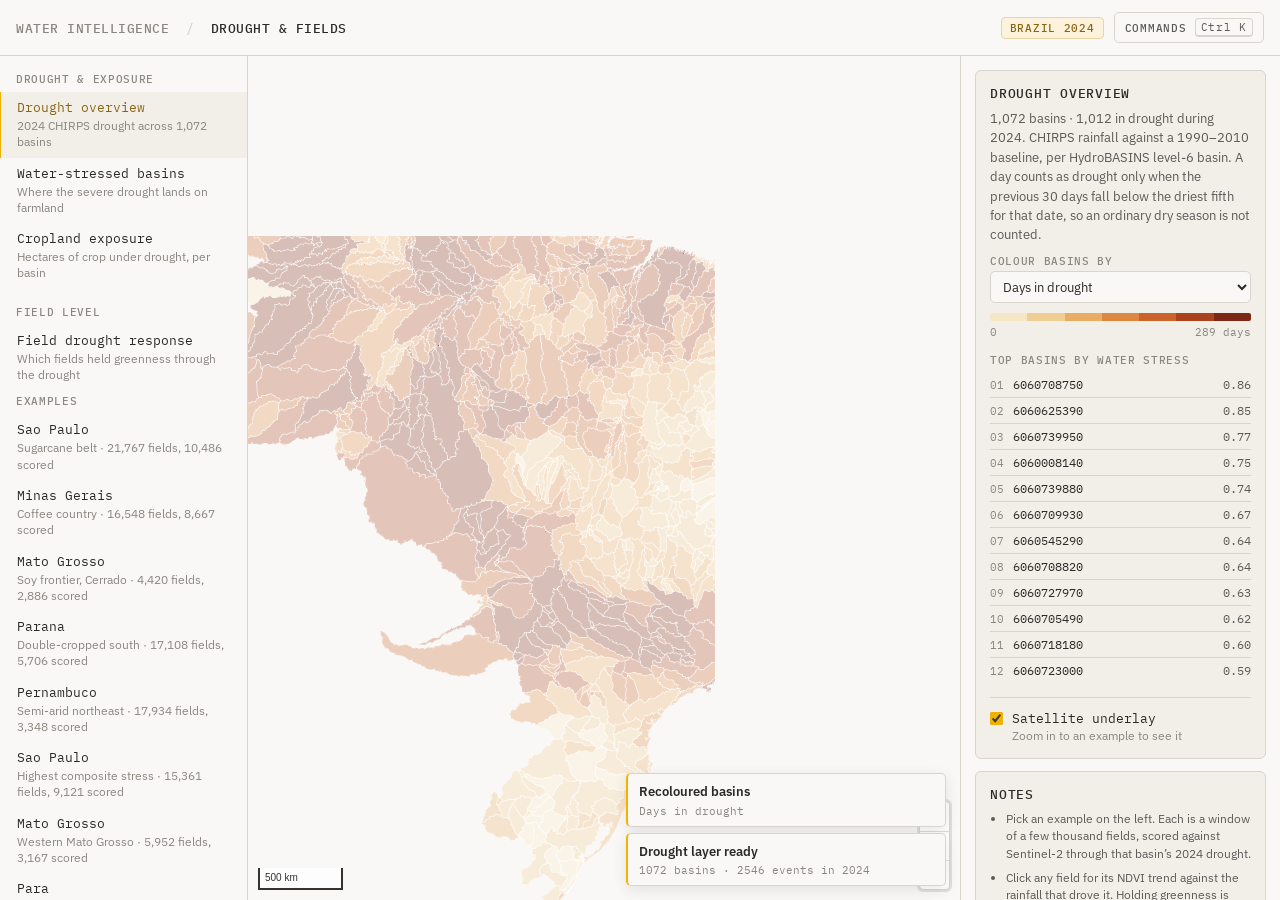
==== docs/index.html @ f7aba3d2 "Brazil drought and fields: analysis, app, and public build Basin-scale CHIRPS drought for 2024 joine" ====
<!doctype html>
<html lang="en">
<head>
<meta charset="utf-8">
<meta name="viewport" content="width=device-width,initial-scale=1">
<title>Drought and Fields</title>
<link rel="preconnect" href="https://fonts.googleapis.com">
<link rel="preconnect" href="https://fonts.gstatic.com" crossorigin>
<link rel="stylesheet" href="https://fonts.googleapis.com/css2?family=IBM+Plex+Mono:wght@400;500;600&family=IBM+Plex+Sans:wght@400;500;600&display=swap">
<!-- MapLibre is vendored rather than pulled from a CDN: it tiles GeoJSON in a web
     worker, and a cross-origin script cannot spawn that worker, so the map paints its
     background and then silently never renders a single data layer. -->
<link rel="stylesheet" href="./vendor/maplibre-gl.css">
<link rel="stylesheet" href="./src/app.css">
</head>
<body>

<header class="header">
  <div class="crumbs">
    <span class="crumb-root">WATER INTELLIGENCE</span>
    <span class="crumb-sep">/</span>
    <span class="crumb-leaf">DROUGHT &amp; FIELDS</span>
  </div>
  <div class="header-right">
    <span class="badge" id="scopeBadge">BRAZIL 2024</span>
    <button class="ghost" id="paletteBtn" type="button">
      <span>COMMANDS</span><kbd id="kbdHint">⌘K</kbd>
    </button>
  </div>
</header>

<div class="shell">

  <!-- left: views, in the reference's grouped-nav form -->
  <nav class="sidebar" id="sidebar" aria-label="Views">
    <p class="group">Drought &amp; exposure</p>
    <a class="view-link active" data-view="overview" href="#overview">
      <span class="vt">Drought overview</span>
      <span class="vd">2024 CHIRPS drought across 1,072 basins</span>
    </a>
    <a class="view-link" data-view="stress" href="#stress">
      <span class="vt">Water-stressed basins</span>
      <span class="vd">Where the severe drought lands on farmland</span>
    </a>
    <a class="view-link" data-view="exposure" href="#exposure">
      <span class="vt">Cropland exposure</span>
      <span class="vd">Hectares of crop under drought, per basin</span>
    </a>

    <p class="group">Field level</p>
    <a class="view-link" data-view="fields" href="#fields">
      <span class="vt">Fields in view</span>
      <span class="vd">29.2 M plots, queried live from GeoParquet</span>
    </a>
    <a class="view-link" data-view="response" href="#response">
      <span class="vt">Field drought response</span>
      <span class="vd">Which fields held greenness through the drought</span>
    </a>

    <div id="exampleNav"></div>

    <p class="group">Reference</p>
    <a class="view-link" data-view="method" href="#method">
      <span class="vt">How this works</span>
      <span class="vd">Pruning, provenance and what it cannot say</span>
    </a>
  </nav>

  <!-- centre: the map -->
  <main class="main">
    <div id="map"></div>
    <div id="log" class="log" aria-live="polite"></div>
  </main>

  <!-- right: context for the active view -->
  <aside class="context" id="context">
    <section class="card" id="cardMain">
      <h2 id="ctxTitle">Drought overview</h2>
      <p class="ctxLead" id="ctxLead">Loading basins…</p>
      <label class="group" for="metricSel">Colour basins by</label>
      <select id="metricSel"></select>
      <div class="ramp" id="ramp"></div>
      <div class="rampLbl"><span id="rampLo">0</span><span id="rampHi"></span></div>
      <div id="ctxExtra"></div>
      <label class="toggle" for="satToggle">
        <input type="checkbox" id="satToggle" checked>
        <span>
          <span class="tt">Satellite underlay</span>
          <span class="td" id="satHint">Esri World Imagery, held well back</span>
        </span>
      </label>
    </section>

    <section class="card" id="basinBox" hidden>
      <h2 id="basinTitle">Basin</h2>
      <div class="stats" id="basinStats"></div>
      <div id="basinEvents"></div>
      <button class="primary" id="zoomFields" type="button">Load fields here</button>
    </section>

    <section class="card" id="fieldBox" hidden>
      <h2>Fields in view</h2>
      <div class="stats" id="fieldStats"></div>
      <div id="fieldClasses"></div>
    </section>

    <section class="card" id="pickBox" hidden>
      <h2 id="pickTitle">Field</h2>
      <div class="stats" id="pickStats"></div>
      <div id="pickCharts"></div>
    </section>

    <section class="card" id="notesBox">
      <h2>Notes</h2>
      <ul class="notes" id="notes">
        <li id="noteA">Basins ship whole as GeoJSON; fields are read per viewport with
          DuckDB over HTTP range requests, so nothing is preloaded.</li>
        <li id="noteB">Zoom past z10.5, then press <kbd>Ctrl K</kbd> and run
          “Load fields in view”.</li>
      </ul>
    </section>
  </aside>
</div>

<!-- command palette -->
<div id="paletteWrap" class="paletteWrap" hidden>
  <div class="paletteScrim" id="paletteScrim"></div>
  <div class="palette" role="dialog" aria-modal="true" aria-label="Command palette">
    <input id="paletteInput" type="text" autocomplete="off" spellcheck="false"
           placeholder="Type a command — try “cropland”, “fly to Sorriso”, “over 150 days”">
    <ul id="paletteList" role="listbox"></ul>
    <div class="paletteFoot">
      <span><kbd>↑</kbd><kbd>↓</kbd> move</span>
      <span><kbd>enter</kbd> run</span>
      <span><kbd>esc</kbd> close</span>
    </div>
  </div>
</div>

<div id="tip" class="tip"></div>

<script src="./vendor/maplibre-gl.js"></script>
<script type="module" src="./src/app.js"></script>
</body>
</html>
---- docs/vendor/maplibre-gl.css ----
.maplibregl-map{font:12px/20px Helvetica Neue,Arial,Helvetica,sans-serif;overflow:hidden;position:relative;-webkit-tap-highlight-color:rgb(0 0 0/0)}.maplibregl-canvas{left:0;position:absolute;top:0}.maplibregl-map:fullscreen{height:100%;width:100%}.maplibregl-ctrl-group button.maplibregl-ctrl-compass{touch-action:none}.maplibregl-canvas-container.maplibregl-interactive,.maplibregl-ctrl-group button.maplibregl-ctrl-compass{cursor:grab;-webkit-user-select:none;-moz-user-select:none;user-select:none}.maplibregl-canvas-container.maplibregl-interactive.maplibregl-track-pointer{cursor:pointer}.maplibregl-canvas-container.maplibregl-interactive:active,.maplibregl-ctrl-group button.maplibregl-ctrl-compass:active{cursor:grabbing}.maplibregl-canvas-container.maplibregl-touch-zoom-rotate,.maplibregl-canvas-container.maplibregl-touch-zoom-rotate .maplibregl-canvas{touch-action:pan-x pan-y}.maplibregl-canvas-container.maplibregl-touch-drag-pan,.maplibregl-canvas-container.maplibregl-touch-drag-pan .maplibregl-canvas{touch-action:pinch-zoom}.maplibregl-canvas-container.maplibregl-touch-zoom-rotate.maplibregl-touch-drag-pan,.maplibregl-canvas-container.maplibregl-touch-zoom-rotate.maplibregl-touch-drag-pan .maplibregl-canvas{touch-action:none}.maplibregl-canvas-container.maplibregl-touch-drag-pan.maplibregl-cooperative-gestures,.maplibregl-canvas-container.maplibregl-touch-drag-pan.maplibregl-cooperative-gestures .maplibregl-canvas{touch-action:pan-x pan-y}.maplibregl-ctrl-bottom-left,.maplibregl-ctrl-bottom-right,.maplibregl-ctrl-top-left,.maplibregl-ctrl-top-right{pointer-events:none;position:absolute;z-index:2}.maplibregl-ctrl-top-left{left:0;top:0}.maplibregl-ctrl-top-right{right:0;top:0}.maplibregl-ctrl-bottom-left{bottom:0;left:0}.maplibregl-ctrl-bottom-right{bottom:0;right:0}.maplibregl-ctrl{clear:both;pointer-events:auto;transform:translate(0)}.maplibregl-ctrl-top-left .maplibregl-ctrl{float:left;margin:10px 0 0 10px}.maplibregl-ctrl-top-right .maplibregl-ctrl{float:right;margin:10px 10px 0 0}.maplibregl-ctrl-bottom-left .maplibregl-ctrl{float:left;margin:0 0 10px 10px}.maplibregl-ctrl-bottom-right .maplibregl-ctrl{float:right;margin:0 10px 10px 0}.maplibregl-ctrl-group{background:#fff;border-radius:4px}.maplibregl-ctrl-group:not(:empty){box-shadow:0 0 0 2px rgba(0,0,0,.1)}@media (forced-colors:active){.maplibregl-ctrl-group:not(:empty){box-shadow:0 0 0 2px ButtonText}}.maplibregl-ctrl-group button{background-color:transparent;border:0;box-sizing:border-box;cursor:pointer;display:block;height:29px;outline:none;padding:0;width:29px}.maplibregl-ctrl-group button+button{border-top:1px solid #ddd}.maplibregl-ctrl button .maplibregl-ctrl-icon{background-position:50%;background-repeat:no-repeat;display:block;height:100%;width:100%}@media (forced-colors:active){.maplibregl-ctrl-icon{background-color:transparent}.maplibregl-ctrl-group button+button{border-top:1px solid ButtonText}}.maplibregl-ctrl button::-moz-focus-inner{border:0;padding:0}.maplibregl-ctrl-attrib-button:focus,.maplibregl-ctrl-group button:focus{box-shadow:0 0 2px 2px #0096ff}.maplibregl-ctrl button:disabled{cursor:not-allowed}.maplibregl-ctrl button:disabled .maplibregl-ctrl-icon{opacity:.25}@media (hover:hover){.maplibregl-ctrl button:not(:disabled):hover{background-color:rgb(0 0 0/5%)}}.maplibregl-ctrl button:not(:disabled):active{background-color:rgb(0 0 0/5%)}.maplibregl-ctrl-group button:focus:focus-visible{box-shadow:0 0 2px 2px #0096ff}.maplibregl-ctrl-group button:focus:not(:focus-visible){box-shadow:none}.maplibregl-ctrl-group button:focus:first-child{border-radius:4px 4px 0 0}.maplibregl-ctrl-group button:focus:last-child{border-radius:0 0 4px 4px}.maplibregl-ctrl-group button:focus:only-child{border-radius:inherit}.maplibregl-ctrl button.maplibregl-ctrl-zoom-out .maplibregl-ctrl-icon{background-image:url("data:image/svg+xml;charset=utf-8,%3Csvg xmlns='http://www.w3.org/2000/svg' width='29' height='29' fill='%23333' viewBox='0 0 29 29'%3E%3Cpath d='M10 13c-.75 0-1.5.75-1.5 1.5S9.25 16 10 16h9c.75 0 1.5-.75 1.5-1.5S19.75 13 19 13z'/%3E%3C/svg%3E")}.maplibregl-ctrl button.maplibregl-ctrl-zoom-in .maplibregl-ctrl-icon{background-image:url("data:image/svg+xml;charset=utf-8,%3Csvg xmlns='http://www.w3.org/2000/svg' width='29' height='29' fill='%23333' viewBox='0 0 29 29'%3E%3Cpath d='M14.5 8.5c-.75 0-1.5.75-1.5 1.5v3h-3c-.75 0-1.5.75-1.5 1.5S9.25 16 10 16h3v3c0 .75.75 1.5 1.5 1.5S16 19.75 16 19v-3h3c.75 0 1.5-.75 1.5-1.5S19.75 13 19 13h-3v-3c0-.75-.75-1.5-1.5-1.5'/%3E%3C/svg%3E")}@media (forced-colors:active){.maplibregl-ctrl button.maplibregl-ctrl-zoom-out .maplibregl-ctrl-icon{background-image:url("data:image/svg+xml;charset=utf-8,%3Csvg xmlns='http://www.w3.org/2000/svg' width='29' height='29' fill='%23fff' viewBox='0 0 29 29'%3E%3Cpath d='M10 13c-.75 0-1.5.75-1.5 1.5S9.25 16 10 16h9c.75 0 1.5-.75 1.5-1.5S19.75 13 19 13z'/%3E%3C/svg%3E")}.maplibregl-ctrl button.maplibregl-ctrl-zoom-in .maplibregl-ctrl-icon{background-image:url("data:image/svg+xml;charset=utf-8,%3Csvg xmlns='http://www.w3.org/2000/svg' width='29' height='29' fill='%23fff' viewBox='0 0 29 29'%3E%3Cpath d='M14.5 8.5c-.75 0-1.5.75-1.5 1.5v3h-3c-.75 0-1.5.75-1.5 1.5S9.25 16 10 16h3v3c0 .75.75 1.5 1.5 1.5S16 19.75 16 19v-3h3c.75 0 1.5-.75 1.5-1.5S19.75 13 19 13h-3v-3c0-.75-.75-1.5-1.5-1.5'/%3E%3C/svg%3E")}}@media (forced-colors:active) and (prefers-color-scheme:light){.maplibregl-ctrl button.maplibregl-ctrl-zoom-out .maplibregl-ctrl-icon{background-image:url("data:image/svg+xml;charset=utf-8,%3Csvg xmlns='http://www.w3.org/2000/svg' width='29' height='29' viewBox='0 0 29 29'%3E%3Cpath d='M10 13c-.75 0-1.5.75-1.5 1.5S9.25 16 10 16h9c.75 0 1.5-.75 1.5-1.5S19.75 13 19 13z'/%3E%3C/svg%3E")}.maplibregl-ctrl button.maplibregl-ctrl-zoom-in .maplibregl-ctrl-icon{background-image:url("data:image/svg+xml;charset=utf-8,%3Csvg xmlns='http://www.w3.org/2000/svg' width='29' height='29' viewBox='0 0 29 29'%3E%3Cpath d='M14.5 8.5c-.75 0-1.5.75-1.5 1.5v3h-3c-.75 0-1.5.75-1.5 1.5S9.25 16 10 16h3v3c0 .75.75 1.5 1.5 1.5S16 19.75 16 19v-3h3c.75 0 1.5-.75 1.5-1.5S19.75 13 19 13h-3v-3c0-.75-.75-1.5-1.5-1.5'/%3E%3C/svg%3E")}}.maplibregl-ctrl button.maplibregl-ctrl-fullscreen .maplibregl-ctrl-icon{background-image:url("data:image/svg+xml;charset=utf-8,%3Csvg xmlns='http://www.w3.org/2000/svg' width='29' height='29' fill='%23333' viewBox='0 0 29 29'%3E%3Cpath d='M24 16v5.5c0 1.75-.75 2.5-2.5 2.5H16v-1l3-1.5-4-5.5 1-1 5.5 4 1.5-3zM6 16l1.5 3 5.5-4 1 1-4 5.5 3 1.5v1H7.5C5.75 24 5 23.25 5 21.5V16zm7-11v1l-3 1.5 4 5.5-1 1-5.5-4L6 13H5V7.5C5 5.75 5.75 5 7.5 5zm11 2.5c0-1.75-.75-2.5-2.5-2.5H16v1l3 1.5-4 5.5 1 1 5.5-4 1.5 3h1z'/%3E%3C/svg%3E")}.maplibregl-ctrl button.maplibregl-ctrl-shrink .maplibregl-ctrl-icon{background-image:url("data:image/svg+xml;charset=utf-8,%3Csvg xmlns='http://www.w3.org/2000/svg' width='29' height='29' viewBox='0 0 29 29'%3E%3Cpath d='M18.5 16c-1.75 0-2.5.75-2.5 2.5V24h1l1.5-3 5.5 4 1-1-4-5.5 3-1.5v-1zM13 18.5c0-1.75-.75-2.5-2.5-2.5H5v1l3 1.5L4 24l1 1 5.5-4 1.5 3h1zm3-8c0 1.75.75 2.5 2.5 2.5H24v-1l-3-1.5L25 5l-1-1-5.5 4L17 5h-1zM10.5 13c1.75 0 2.5-.75 2.5-2.5V5h-1l-1.5 3L5 4 4 5l4 5.5L5 12v1z'/%3E%3C/svg%3E")}@media (forced-colors:active){.maplibregl-ctrl button.maplibregl-ctrl-fullscreen .maplibregl-ctrl-icon{background-image:url("data:image/svg+xml;charset=utf-8,%3Csvg xmlns='http://www.w3.org/2000/svg' width='29' height='29' fill='%23fff' viewBox='0 0 29 29'%3E%3Cpath d='M24 16v5.5c0 1.75-.75 2.5-2.5 2.5H16v-1l3-1.5-4-5.5 1-1 5.5 4 1.5-3zM6 16l1.5 3 5.5-4 1 1-4 5.5 3 1.5v1H7.5C5.75 24 5 23.25 5 21.5V16zm7-11v1l-3 1.5 4 5.5-1 1-5.5-4L6 13H5V7.5C5 5.75 5.75 5 7.5 5zm11 2.5c0-1.75-.75-2.5-2.5-2.5H16v1l3 1.5-4 5.5 1 1 5.5-4 1.5 3h1z'/%3E%3C/svg%3E")}.maplibregl-ctrl button.maplibregl-ctrl-shrink .maplibregl-ctrl-icon{background-image:url("data:image/svg+xml;charset=utf-8,%3Csvg xmlns='http://www.w3.org/2000/svg' width='29' height='29' fill='%23fff' viewBox='0 0 29 29'%3E%3Cpath d='M18.5 16c-1.75 0-2.5.75-2.5 2.5V24h1l1.5-3 5.5 4 1-1-4-5.5 3-1.5v-1zM13 18.5c0-1.75-.75-2.5-2.5-2.5H5v1l3 1.5L4 24l1 1 5.5-4 1.5 3h1zm3-8c0 1.75.75 2.5 2.5 2.5H24v-1l-3-1.5L25 5l-1-1-5.5 4L17 5h-1zM10.5 13c1.75 0 2.5-.75 2.5-2.5V5h-1l-1.5 3L5 4 4 5l4 5.5L5 12v1z'/%3E%3C/svg%3E")}}@media (forced-colors:active) and (prefers-color-scheme:light){.maplibregl-ctrl button.maplibregl-ctrl-fullscreen .maplibregl-ctrl-icon{background-image:url("data:image/svg+xml;charset=utf-8,%3Csvg xmlns='http://www.w3.org/2000/svg' width='29' height='29' viewBox='0 0 29 29'%3E%3Cpath d='M24 16v5.5c0 1.75-.75 2.5-2.5 2.5H16v-1l3-1.5-4-5.5 1-1 5.5 4 1.5-3zM6 16l1.5 3 5.5-4 1 1-4 5.5 3 1.5v1H7.5C5.75 24 5 23.25 5 21.5V16zm7-11v1l-3 1.5 4 5.5-1 1-5.5-4L6 13H5V7.5C5 5.75 5.75 5 7.5 5zm11 2.5c0-1.75-.75-2.5-2.5-2.5H16v1l3 1.5-4 5.5 1 1 5.5-4 1.5 3h1z'/%3E%3C/svg%3E")}.maplibregl-ctrl button.maplibregl-ctrl-shrink .maplibregl-ctrl-icon{background-image:url("data:image/svg+xml;charset=utf-8,%3Csvg xmlns='http://www.w3.org/2000/svg' width='29' height='29' viewBox='0 0 29 29'%3E%3Cpath d='M18.5 16c-1.75 0-2.5.75-2.5 2.5V24h1l1.5-3 5.5 4 1-1-4-5.5 3-1.5v-1zM13 18.5c0-1.75-.75-2.5-2.5-2.5H5v1l3 1.5L4 24l1 1 5.5-4 1.5 3h1zm3-8c0 1.75.75 2.5 2.5 2.5H24v-1l-3-1.5L25 5l-1-1-5.5 4L17 5h-1zM10.5 13c1.75 0 2.5-.75 2.5-2.5V5h-1l-1.5 3L5 4 4 5l4 5.5L5 12v1z'/%3E%3C/svg%3E")}}.maplibregl-ctrl button.maplibregl-ctrl-compass .maplibregl-ctrl-icon{background-image:url("data:image/svg+xml;charset=utf-8,%3Csvg xmlns='http://www.w3.org/2000/svg' width='29' height='29' fill='%23333' viewBox='0 0 29 29'%3E%3Cpath d='m10.5 14 4-8 4 8z'/%3E%3Cpath fill='%23ccc' d='m10.5 16 4 8 4-8z'/%3E%3C/svg%3E")}@media (forced-colors:active){.maplibregl-ctrl button.maplibregl-ctrl-compass .maplibregl-ctrl-icon{background-image:url("data:image/svg+xml;charset=utf-8,%3Csvg xmlns='http://www.w3.org/2000/svg' width='29' height='29' fill='%23fff' viewBox='0 0 29 29'%3E%3Cpath d='m10.5 14 4-8 4 8z'/%3E%3Cpath fill='%23ccc' d='m10.5 16 4 8 4-8z'/%3E%3C/svg%3E")}}@media (forced-colors:active) and (prefers-color-scheme:light){.maplibregl-ctrl button.maplibregl-ctrl-compass .maplibregl-ctrl-icon{background-image:url("data:image/svg+xml;charset=utf-8,%3Csvg xmlns='http://www.w3.org/2000/svg' width='29' height='29' viewBox='0 0 29 29'%3E%3Cpath d='m10.5 14 4-8 4 8z'/%3E%3Cpath fill='%23ccc' d='m10.5 16 4 8 4-8z'/%3E%3C/svg%3E")}}.maplibregl-ctrl button.maplibregl-ctrl-globe .maplibregl-ctrl-icon{background-image:url("data:image/svg+xml;charset=utf-8,%3Csvg xmlns='http://www.w3.org/2000/svg' width='22' height='22' fill='none' stroke='%23333' viewBox='0 0 22 22'%3E%3Ccircle cx='11' cy='11' r='8.5'/%3E%3Cpath d='M17.5 11c0 4.819-3.02 8.5-6.5 8.5S4.5 15.819 4.5 11 7.52 2.5 11 2.5s6.5 3.681 6.5 8.5Z'/%3E%3Cpath d='M13.5 11c0 2.447-.331 4.64-.853 6.206-.262.785-.562 1.384-.872 1.777-.314.399-.58.517-.775.517s-.461-.118-.775-.517c-.31-.393-.61-.992-.872-1.777C8.831 15.64 8.5 13.446 8.5 11s.331-4.64.853-6.206c.262-.785.562-1.384.872-1.777.314-.399.58-.517.775-.517s.461.118.775.517c.31.393.61.992.872 1.777.522 1.565.853 3.76.853 6.206Z'/%3E%3Cpath d='M11 7.5c-1.909 0-3.622-.166-4.845-.428-.616-.132-1.08-.283-1.379-.434a1.3 1.3 0 0 1-.224-.138q.07-.058.224-.138c.299-.151.763-.302 1.379-.434C7.378 5.666 9.091 5.5 11 5.5s3.622.166 4.845.428c.616.132 1.08.283 1.379.434.105.053.177.1.224.138q-.07.058-.224.138c-.299.151-.763.302-1.379.434-1.223.262-2.936.428-4.845.428ZM4.486 6.436ZM11 16.5c-1.909 0-3.622-.166-4.845-.428-.616-.132-1.08-.283-1.379-.434a1.3 1.3 0 0 1-.224-.138 1.3 1.3 0 0 1 .224-.138c.299-.151.763-.302 1.379-.434C7.378 14.666 9.091 14.5 11 14.5s3.622.166 4.845.428c.616.132 1.08.283 1.379.434.105.053.177.1.224.138a1.3 1.3 0 0 1-.224.138c-.299.151-.763.302-1.379.434-1.223.262-2.936.428-4.845.428Zm-6.514-1.064ZM11 12.5c-2.46 0-4.672-.222-6.255-.574-.796-.177-1.406-.38-1.805-.59a1.5 1.5 0 0 1-.39-.272.3.3 0 0 1-.047-.064.3.3 0 0 1 .048-.064c.066-.073.189-.167.389-.272.399-.21 1.009-.413 1.805-.59C6.328 9.722 8.54 9.5 11 9.5s4.672.222 6.256.574c.795.177 1.405.38 1.804.59.2.105.323.2.39.272a.3.3 0 0 1 .047.064.3.3 0 0 1-.048.064 1.4 1.4 0 0 1-.389.272c-.399.21-1.009.413-1.804.59-1.584.352-3.796.574-6.256.574Zm-8.501-1.51v.002zm0 .018v.002zm17.002.002v-.002zm0-.018v-.002z'/%3E%3C/svg%3E")}.maplibregl-ctrl button.maplibregl-ctrl-globe-enabled .maplibregl-ctrl-icon{background-image:url("data:image/svg+xml;charset=utf-8,%3Csvg xmlns='http://www.w3.org/2000/svg' width='22' height='22' fill='none' stroke='%2333b5e5' viewBox='0 0 22 22'%3E%3Ccircle cx='11' cy='11' r='8.5'/%3E%3Cpath d='M17.5 11c0 4.819-3.02 8.5-6.5 8.5S4.5 15.819 4.5 11 7.52 2.5 11 2.5s6.5 3.681 6.5 8.5Z'/%3E%3Cpath d='M13.5 11c0 2.447-.331 4.64-.853 6.206-.262.785-.562 1.384-.872 1.777-.314.399-.58.517-.775.517s-.461-.118-.775-.517c-.31-.393-.61-.992-.872-1.777C8.831 15.64 8.5 13.446 8.5 11s.331-4.64.853-6.206c.262-.785.562-1.384.872-1.777.314-.399.58-.517.775-.517s.461.118.775.517c.31.393.61.992.872 1.777.522 1.565.853 3.76.853 6.206Z'/%3E%3Cpath d='M11 7.5c-1.909 0-3.622-.166-4.845-.428-.616-.132-1.08-.283-1.379-.434a1.3 1.3 0 0 1-.224-.138q.07-.058.224-.138c.299-.151.763-.302 1.379-.434C7.378 5.666 9.091 5.5 11 5.5s3.622.166 4.845.428c.616.132 1.08.283 1.379.434.105.053.177.1.224.138q-.07.058-.224.138c-.299.151-.763.302-1.379.434-1.223.262-2.936.428-4.845.428ZM4.486 6.436ZM11 16.5c-1.909 0-3.622-.166-4.845-.428-.616-.132-1.08-.283-1.379-.434a1.3 1.3 0 0 1-.224-.138 1.3 1.3 0 0 1 .224-.138c.299-.151.763-.302 1.379-.434C7.378 14.666 9.091 14.5 11 14.5s3.622.166 4.845.428c.616.132 1.08.283 1.379.434.105.053.177.1.224.138a1.3 1.3 0 0 1-.224.138c-.299.151-.763.302-1.379.434-1.223.262-2.936.428-4.845.428Zm-6.514-1.064ZM11 12.5c-2.46 0-4.672-.222-6.255-.574-.796-.177-1.406-.38-1.805-.59a1.5 1.5 0 0 1-.39-.272.3.3 0 0 1-.047-.064.3.3 0 0 1 .048-.064c.066-.073.189-.167.389-.272.399-.21 1.009-.413 1.805-.59C6.328 9.722 8.54 9.5 11 9.5s4.672.222 6.256.574c.795.177 1.405.38 1.804.59.2.105.323.2.39.272a.3.3 0 0 1 .047.064.3.3 0 0 1-.048.064 1.4 1.4 0 0 1-.389.272c-.399.21-1.009.413-1.804.59-1.584.352-3.796.574-6.256.574Zm-8.501-1.51v.002zm0 .018v.002zm17.002.002v-.002zm0-.018v-.002z'/%3E%3C/svg%3E")}.maplibregl-ctrl button.maplibregl-ctrl-terrain .maplibregl-ctrl-icon{background-image:url("data:image/svg+xml;charset=utf-8,%3Csvg xmlns='http://www.w3.org/2000/svg' width='22' height='22' fill='%23333' viewBox='0 0 22 22'%3E%3Cpath d='m1.754 13.406 4.453-4.851 3.09 3.09 3.281 3.277.969-.969-3.309-3.312 3.844-4.121 6.148 6.886h1.082v-.855l-7.207-8.07-4.84 5.187L6.169 6.57l-5.48 5.965v.871ZM.688 16.844h20.625v1.375H.688Zm0 0'/%3E%3C/svg%3E")}.maplibregl-ctrl button.maplibregl-ctrl-terrain-enabled .maplibregl-ctrl-icon{background-image:url("data:image/svg+xml;charset=utf-8,%3Csvg xmlns='http://www.w3.org/2000/svg' width='22' height='22' fill='%2333b5e5' viewBox='0 0 22 22'%3E%3Cpath d='m1.754 13.406 4.453-4.851 3.09 3.09 3.281 3.277.969-.969-3.309-3.312 3.844-4.121 6.148 6.886h1.082v-.855l-7.207-8.07-4.84 5.187L6.169 6.57l-5.48 5.965v.871ZM.688 16.844h20.625v1.375H.688Zm0 0'/%3E%3C/svg%3E")}.maplibregl-ctrl button.maplibregl-ctrl-geolocate .maplibregl-ctrl-icon{background-image:url("data:image/svg+xml;charset=utf-8,%3Csvg xmlns='http://www.w3.org/2000/svg' width='29' height='29' fill='%23333' viewBox='0 0 20 20'%3E%3Cpath d='M10 4C9 4 9 5 9 5v.1A5 5 0 0 0 5.1 9H5s-1 0-1 1 1 1 1 1h.1A5 5 0 0 0 9 14.9v.1s0 1 1 1 1-1 1-1v-.1a5 5 0 0 0 3.9-3.9h.1s1 0 1-1-1-1-1-1h-.1A5 5 0 0 0 11 5.1V5s0-1-1-1m0 2.5a3.5 3.5 0 1 1 0 7 3.5 3.5 0 1 1 0-7'/%3E%3Ccircle cx='10' cy='10' r='2'/%3E%3C/svg%3E")}.maplibregl-ctrl button.maplibregl-ctrl-geolocate:disabled .maplibregl-ctrl-icon{background-image:url("data:image/svg+xml;charset=utf-8,%3Csvg xmlns='http://www.w3.org/2000/svg' width='29' height='29' fill='%23aaa' viewBox='0 0 20 20'%3E%3Cpath d='M10 4C9 4 9 5 9 5v.1A5 5 0 0 0 5.1 9H5s-1 0-1 1 1 1 1 1h.1A5 5 0 0 0 9 14.9v.1s0 1 1 1 1-1 1-1v-.1a5 5 0 0 0 3.9-3.9h.1s1 0 1-1-1-1-1-1h-.1A5 5 0 0 0 11 5.1V5s0-1-1-1m0 2.5a3.5 3.5 0 1 1 0 7 3.5 3.5 0 1 1 0-7'/%3E%3Ccircle cx='10' cy='10' r='2'/%3E%3Cpath fill='red' d='m14 5 1 1-9 9-1-1z'/%3E%3C/svg%3E")}.maplibregl-ctrl button.maplibregl-ctrl-geolocate.maplibregl-ctrl-geolocate-active .maplibregl-ctrl-icon{background-image:url("data:image/svg+xml;charset=utf-8,%3Csvg xmlns='http://www.w3.org/2000/svg' width='29' height='29' fill='%2333b5e5' viewBox='0 0 20 20'%3E%3Cpath d='M10 4C9 4 9 5 9 5v.1A5 5 0 0 0 5.1 9H5s-1 0-1 1 1 1 1 1h.1A5 5 0 0 0 9 14.9v.1s0 1 1 1 1-1 1-1v-.1a5 5 0 0 0 3.9-3.9h.1s1 0 1-1-1-1-1-1h-.1A5 5 0 0 0 11 5.1V5s0-1-1-1m0 2.5a3.5 3.5 0 1 1 0 7 3.5 3.5 0 1 1 0-7'/%3E%3Ccircle cx='10' cy='10' r='2'/%3E%3C/svg%3E")}.maplibregl-ctrl button.maplibregl-ctrl-geolocate.maplibregl-ctrl-geolocate-active-error .maplibregl-ctrl-icon{background-image:url("data:image/svg+xml;charset=utf-8,%3Csvg xmlns='http://www.w3.org/2000/svg' width='29' height='29' fill='%23e58978' viewBox='0 0 20 20'%3E%3Cpath d='M10 4C9 4 9 5 9 5v.1A5 5 0 0 0 5.1 9H5s-1 0-1 1 1 1 1 1h.1A5 5 0 0 0 9 14.9v.1s0 1 1 1 1-1 1-1v-.1a5 5 0 0 0 3.9-3.9h.1s1 0 1-1-1-1-1-1h-.1A5 5 0 0 0 11 5.1V5s0-1-1-1m0 2.5a3.5 3.5 0 1 1 0 7 3.5 3.5 0 1 1 0-7'/%3E%3Ccircle cx='10' cy='10' r='2'/%3E%3C/svg%3E")}.maplibregl-ctrl button.maplibregl-ctrl-geolocate.maplibregl-ctrl-geolocate-background .maplibregl-ctrl-icon{background-image:url("data:image/svg+xml;charset=utf-8,%3Csvg xmlns='http://www.w3.org/2000/svg' width='29' height='29' fill='%2333b5e5' viewBox='0 0 20 20'%3E%3Cpath d='M10 4C9 4 9 5 9 5v.1A5 5 0 0 0 5.1 9H5s-1 0-1 1 1 1 1 1h.1A5 5 0 0 0 9 14.9v.1s0 1 1 1 1-1 1-1v-.1a5 5 0 0 0 3.9-3.9h.1s1 0 1-1-1-1-1-1h-.1A5 5 0 0 0 11 5.1V5s0-1-1-1m0 2.5a3.5 3.5 0 1 1 0 7 3.5 3.5 0 1 1 0-7'/%3E%3C/svg%3E")}.maplibregl-ctrl button.maplibregl-ctrl-geolocate.maplibregl-ctrl-geolocate-background-error .maplibregl-ctrl-icon{background-image:url("data:image/svg+xml;charset=utf-8,%3Csvg xmlns='http://www.w3.org/2000/svg' width='29' height='29' fill='%23e54e33' viewBox='0 0 20 20'%3E%3Cpath d='M10 4C9 4 9 5 9 5v.1A5 5 0 0 0 5.1 9H5s-1 0-1 1 1 1 1 1h.1A5 5 0 0 0 9 14.9v.1s0 1 1 1 1-1 1-1v-.1a5 5 0 0 0 3.9-3.9h.1s1 0 1-1-1-1-1-1h-.1A5 5 0 0 0 11 5.1V5s0-1-1-1m0 2.5a3.5 3.5 0 1 1 0 7 3.5 3.5 0 1 1 0-7'/%3E%3C/svg%3E")}.maplibregl-ctrl button.maplibregl-ctrl-geolocate.maplibregl-ctrl-geolocate-waiting .maplibregl-ctrl-icon{animation:maplibregl-spin 2s linear infinite}@media (forced-colors:active){.maplibregl-ctrl button.maplibregl-ctrl-geolocate .maplibregl-ctrl-icon{background-image:url("data:image/svg+xml;charset=utf-8,%3Csvg xmlns='http://www.w3.org/2000/svg' width='29' height='29' fill='%23fff' viewBox='0 0 20 20'%3E%3Cpath d='M10 4C9 4 9 5 9 5v.1A5 5 0 0 0 5.1 9H5s-1 0-1 1 1 1 1 1h.1A5 5 0 0 0 9 14.9v.1s0 1 1 1 1-1 1-1v-.1a5 5 0 0 0 3.9-3.9h.1s1 0 1-1-1-1-1-1h-.1A5 5 0 0 0 11 5.1V5s0-1-1-1m0 2.5a3.5 3.5 0 1 1 0 7 3.5 3.5 0 1 1 0-7'/%3E%3Ccircle cx='10' cy='10' r='2'/%3E%3C/svg%3E")}.maplibregl-ctrl button.maplibregl-ctrl-geolocate:disabled .maplibregl-ctrl-icon{background-image:url("data:image/svg+xml;charset=utf-8,%3Csvg xmlns='http://www.w3.org/2000/svg' width='29' height='29' fill='%23999' viewBox='0 0 20 20'%3E%3Cpath d='M10 4C9 4 9 5 9 5v.1A5 5 0 0 0 5.1 9H5s-1 0-1 1 1 1 1 1h.1A5 5 0 0 0 9 14.9v.1s0 1 1 1 1-1 1-1v-.1a5 5 0 0 0 3.9-3.9h.1s1 0 1-1-1-1-1-1h-.1A5 5 0 0 0 11 5.1V5s0-1-1-1m0 2.5a3.5 3.5 0 1 1 0 7 3.5 3.5 0 1 1 0-7'/%3E%3Ccircle cx='10' cy='10' r='2'/%3E%3Cpath fill='red' d='m14 5 1 1-9 9-1-1z'/%3E%3C/svg%3E")}.maplibregl-ctrl button.maplibregl-ctrl-geolocate.maplibregl-ctrl-geolocate-active .maplibregl-ctrl-icon{background-image:url("data:image/svg+xml;charset=utf-8,%3Csvg xmlns='http://www.w3.org/2000/svg' width='29' height='29' fill='%2333b5e5' viewBox='0 0 20 20'%3E%3Cpath d='M10 4C9 4 9 5 9 5v.1A5 5 0 0 0 5.1 9H5s-1 0-1 1 1 1 1 1h.1A5 5 0 0 0 9 14.9v.1s0 1 1 1 1-1 1-1v-.1a5 5 0 0 0 3.9-3.9h.1s1 0 1-1-1-1-1-1h-.1A5 5 0 0 0 11 5.1V5s0-1-1-1m0 2.5a3.5 3.5 0 1 1 0 7 3.5 3.5 0 1 1 0-7'/%3E%3Ccircle cx='10' cy='10' r='2'/%3E%3C/svg%3E")}.maplibregl-ctrl button.maplibregl-ctrl-geolocate.maplibregl-ctrl-geolocate-active-error .maplibregl-ctrl-icon{background-image:url("data:image/svg+xml;charset=utf-8,%3Csvg xmlns='http://www.w3.org/2000/svg' width='29' height='29' fill='%23e58978' viewBox='0 0 20 20'%3E%3Cpath d='M10 4C9 4 9 5 9 5v.1A5 5 0 0 0 5.1 9H5s-1 0-1 1 1 1 1 1h.1A5 5 0 0 0 9 14.9v.1s0 1 1 1 1-1 1-1v-.1a5 5 0 0 0 3.9-3.9h.1s1 0 1-1-1-1-1-1h-.1A5 5 0 0 0 11 5.1V5s0-1-1-1m0 2.5a3.5 3.5 0 1 1 0 7 3.5 3.5 0 1 1 0-7'/%3E%3Ccircle cx='10' cy='10' r='2'/%3E%3C/svg%3E")}.maplibregl-ctrl button.maplibregl-ctrl-geolocate.maplibregl-ctrl-geolocate-background .maplibregl-ctrl-icon{background-image:url("data:image/svg+xml;charset=utf-8,%3Csvg xmlns='http://www.w3.org/2000/svg' width='29' height='29' fill='%2333b5e5' viewBox='0 0 20 20'%3E%3Cpath d='M10 4C9 4 9 5 9 5v.1A5 5 0 0 0 5.1 9H5s-1 0-1 1 1 1 1 1h.1A5 5 0 0 0 9 14.9v.1s0 1 1 1 1-1 1-1v-.1a5 5 0 0 0 3.9-3.9h.1s1 0 1-1-1-1-1-1h-.1A5 5 0 0 0 11 5.1V5s0-1-1-1m0 2.5a3.5 3.5 0 1 1 0 7 3.5 3.5 0 1 1 0-7'/%3E%3C/svg%3E")}.maplibregl-ctrl button.maplibregl-ctrl-geolocate.maplibregl-ctrl-geolocate-background-error .maplibregl-ctrl-icon{background-image:url("data:image/svg+xml;charset=utf-8,%3Csvg xmlns='http://www.w3.org/2000/svg' width='29' height='29' fill='%23e54e33' viewBox='0 0 20 20'%3E%3Cpath d='M10 4C9 4 9 5 9 5v.1A5 5 0 0 0 5.1 9H5s-1 0-1 1 1 1 1 1h.1A5 5 0 0 0 9 14.9v.1s0 1 1 1 1-1 1-1v-.1a5 5 0 0 0 3.9-3.9h.1s1 0 1-1-1-1-1-1h-.1A5 5 0 0 0 11 5.1V5s0-1-1-1m0 2.5a3.5 3.5 0 1 1 0 7 3.5 3.5 0 1 1 0-7'/%3E%3C/svg%3E")}}@media (forced-colors:active) and (prefers-color-scheme:light){.maplibregl-ctrl button.maplibregl-ctrl-geolocate .maplibregl-ctrl-icon{background-image:url("data:image/svg+xml;charset=utf-8,%3Csvg xmlns='http://www.w3.org/2000/svg' width='29' height='29' viewBox='0 0 20 20'%3E%3Cpath d='M10 4C9 4 9 5 9 5v.1A5 5 0 0 0 5.1 9H5s-1 0-1 1 1 1 1 1h.1A5 5 0 0 0 9 14.9v.1s0 1 1 1 1-1 1-1v-.1a5 5 0 0 0 3.9-3.9h.1s1 0 1-1-1-1-1-1h-.1A5 5 0 0 0 11 5.1V5s0-1-1-1m0 2.5a3.5 3.5 0 1 1 0 7 3.5 3.5 0 1 1 0-7'/%3E%3Ccircle cx='10' cy='10' r='2'/%3E%3C/svg%3E")}.maplibregl-ctrl button.maplibregl-ctrl-geolocate:disabled .maplibregl-ctrl-icon{background-image:url("data:image/svg+xml;charset=utf-8,%3Csvg xmlns='http://www.w3.org/2000/svg' width='29' height='29' fill='%23666' viewBox='0 0 20 20'%3E%3Cpath d='M10 4C9 4 9 5 9 5v.1A5 5 0 0 0 5.1 9H5s-1 0-1 1 1 1 1 1h.1A5 5 0 0 0 9 14.9v.1s0 1 1 1 1-1 1-1v-.1a5 5 0 0 0 3.9-3.9h.1s1 0 1-1-1-1-1-1h-.1A5 5 0 0 0 11 5.1V5s0-1-1-1m0 2.5a3.5 3.5 0 1 1 0 7 3.5 3.5 0 1 1 0-7'/%3E%3Ccircle cx='10' cy='10' r='2'/%3E%3Cpath fill='red' d='m14 5 1 1-9 9-1-1z'/%3E%3C/svg%3E")}}@keyframes maplibregl-spin{0%{transform:rotate(0deg)}to{transform:rotate(1turn)}}a.maplibregl-ctrl-logo{background-image:url("data:image/svg+xml;charset=utf-8,%3Csvg xmlns='http://www.w3.org/2000/svg' width='88' height='23' fill='none'%3E%3Cpath fill='%23000' fill-opacity='.4' fill-rule='evenodd' d='M17.408 16.796h-1.827l2.501-12.095h.198l3.324 6.533.988 2.19.988-2.19 3.258-6.533h.181l2.6 12.095h-1.81l-1.218-5.644-.362-1.71-.658 1.71-2.929 5.644h-.098l-2.914-5.644-.757-1.71-.345 1.71zm1.958-3.42-.726 3.663a1.255 1.255 0 0 1-1.232 1.011h-1.827a1.255 1.255 0 0 1-1.229-1.509l2.501-12.095a1.255 1.255 0 0 1 1.23-1.001h.197a1.25 1.25 0 0 1 1.12.685l3.19 6.273 3.125-6.263a1.25 1.25 0 0 1 1.123-.695h.181a1.255 1.255 0 0 1 1.227.991l1.443 6.71a5 5 0 0 1 .314-.787l.009-.016a4.6 4.6 0 0 1 1.777-1.887c.782-.46 1.668-.667 2.611-.667a4.6 4.6 0 0 1 1.7.32l.306.134c.21-.16.474-.256.759-.256h1.694a1.255 1.255 0 0 1 1.212.925 1.255 1.255 0 0 1 1.212-.925h1.711c.284 0 .545.094.755.252.613-.3 1.312-.45 2.075-.45 1.356 0 2.557.445 3.482 1.4q.47.48.763 1.064V4.701a1.255 1.255 0 0 1 1.255-1.255h1.86A1.255 1.255 0 0 1 54.44 4.7v9.194h2.217c.19 0 .37.043.532.118v-4.77c0-.356.147-.678.385-.906a2.42 2.42 0 0 1-.682-1.71c0-.665.267-1.253.735-1.7a2.45 2.45 0 0 1 1.722-.674 2.43 2.43 0 0 1 1.705.675q.318.302.504.683V4.7a1.255 1.255 0 0 1 1.255-1.255h1.744A1.255 1.255 0 0 1 65.812 4.7v3.335a4.8 4.8 0 0 1 1.526-.246c.938 0 1.817.214 2.59.69a4.47 4.47 0 0 1 1.67 1.743v-.98a1.255 1.255 0 0 1 1.256-1.256h1.777c.233 0 .451.064.639.174a3.4 3.4 0 0 1 1.567-.372c.346 0 .861.02 1.285.232a1.25 1.25 0 0 1 .689 1.004 4.7 4.7 0 0 1 .853-.588c.795-.44 1.675-.647 2.61-.647 1.385 0 2.65.39 3.525 1.396.836.938 1.168 2.173 1.168 3.528q-.001.515-.056 1.051a1.255 1.255 0 0 1-.947 1.09l.408.952a1.255 1.255 0 0 1-.477 1.552c-.418.268-.92.463-1.458.612-.613.171-1.304.244-2.049.244-1.06 0-2.043-.207-2.886-.698l-.015-.008c-.798-.48-1.419-1.135-1.818-1.963l-.004-.008a5.8 5.8 0 0 1-.548-2.512q0-.429.053-.843a1.3 1.3 0 0 1-.333-.086l-.166-.004c-.223 0-.426.062-.643.228-.03.024-.142.139-.142.59v3.883a1.255 1.255 0 0 1-1.256 1.256h-1.777a1.255 1.255 0 0 1-1.256-1.256V15.69l-.032.057a4.8 4.8 0 0 1-1.86 1.833 5.04 5.04 0 0 1-2.484.634 4.5 4.5 0 0 1-1.935-.424 1.25 1.25 0 0 1-.764.258h-1.71a1.255 1.255 0 0 1-1.256-1.255V7.687a2.4 2.4 0 0 1-.428.625c.253.23.412.561.412.93v7.553a1.255 1.255 0 0 1-1.256 1.255h-1.843a1.25 1.25 0 0 1-.894-.373c-.228.23-.544.373-.894.373H51.32a1.255 1.255 0 0 1-1.256-1.255v-1.251l-.061.117a4.7 4.7 0 0 1-1.782 1.884 4.77 4.77 0 0 1-2.485.67 5.6 5.6 0 0 1-1.485-.188l.009 2.764a1.255 1.255 0 0 1-1.255 1.259h-1.729a1.255 1.255 0 0 1-1.255-1.255v-3.537a1.255 1.255 0 0 1-1.167.793h-1.679a1.25 1.25 0 0 1-.77-.263 4.5 4.5 0 0 1-1.945.429c-.885 0-1.724-.21-2.495-.632l-.017-.01a5 5 0 0 1-1.081-.836 1.255 1.255 0 0 1-1.254 1.312h-1.81a1.255 1.255 0 0 1-1.228-.99l-.782-3.625-2.044 3.939a1.25 1.25 0 0 1-1.115.676h-.098a1.25 1.25 0 0 1-1.116-.68l-2.061-3.994zM35.92 16.63l.207-.114.223-.15q.493-.356.735-.785l.061-.118.033 1.332h1.678V9.242h-1.694l-.033 1.267q-.133-.329-.526-.658l-.032-.028a3.2 3.2 0 0 0-.668-.428l-.27-.12a3.3 3.3 0 0 0-1.235-.23q-1.136-.001-1.974.493a3.36 3.36 0 0 0-1.3 1.382q-.445.89-.444 2.074 0 1.2.51 2.107a3.8 3.8 0 0 0 1.382 1.381 3.9 3.9 0 0 0 1.893.477q.795 0 1.455-.33zm-2.789-5.38q-.576.675-.575 1.762 0 1.102.559 1.794.576.675 1.645.675a2.25 2.25 0 0 0 .934-.19 2.2 2.2 0 0 0 .468-.29l.178-.161a2.2 2.2 0 0 0 .397-.561q.244-.5.244-1.15v-.115q0-.708-.296-1.267l-.043-.077a2.2 2.2 0 0 0-.633-.709l-.13-.086-.047-.028a2.1 2.1 0 0 0-1.073-.285q-1.052 0-1.629.692zm2.316 2.706c.163-.17.28-.407.28-.83v-.114c0-.292-.06-.508-.15-.68a.96.96 0 0 0-.353-.389.85.85 0 0 0-.464-.127c-.4 0-.56.114-.664.239l-.01.012c-.148.174-.275.45-.275.945 0 .506.122.801.27.99.097.11.266.224.68.224.303 0 .504-.09.687-.269zm7.545 1.705a2.6 2.6 0 0 0 .331.423q.319.33.755.548l.173.074q.65.255 1.49.255 1.02 0 1.844-.493a3.45 3.45 0 0 0 1.316-1.4q.493-.904.493-2.089 0-1.909-.988-2.913-.988-1.02-2.584-1.02-.898 0-1.575.347a3 3 0 0 0-.415.262l-.199.166a3.4 3.4 0 0 0-.64.82V9.242h-1.712v11.553h1.729l-.017-5.134zm.53-1.138q.206.29.48.5l.155.11.053.034q.51.296 1.119.297 1.07 0 1.645-.675.577-.69.576-1.762 0-1.119-.576-1.777-.558-.675-1.645-.675-.435 0-.835.16a2 2 0 0 0-.284.136 2 2 0 0 0-.363.254 2.2 2.2 0 0 0-.46.569l-.082.162a2.6 2.6 0 0 0-.213 1.072v.115q0 .707.296 1.267l.135.211zm.964-.818a1.1 1.1 0 0 0 .367.385.94.94 0 0 0 .476.118c.423 0 .59-.117.687-.23.159-.194.28-.478.28-.95 0-.53-.133-.8-.266-.952l-.021-.025c-.078-.094-.231-.221-.68-.221a1 1 0 0 0-.503.135l-.012.007a.86.86 0 0 0-.335.343c-.073.133-.132.324-.132.614v.115a1.4 1.4 0 0 0 .14.66zm15.7-6.222q.347-.346.346-.856a1.05 1.05 0 0 0-.345-.79 1.18 1.18 0 0 0-.84-.329q-.51 0-.855.33a1.05 1.05 0 0 0-.346.79q0 .51.346.855.345.346.856.346.51 0 .839-.346zm4.337 9.314.033-1.332q.191.403.59.747l.098.081a4 4 0 0 0 .316.224l.223.122a3.2 3.2 0 0 0 1.44.322 3.8 3.8 0 0 0 1.875-.477 3.5 3.5 0 0 0 1.382-1.366q.527-.89.526-2.09 0-1.184-.444-2.073a3.24 3.24 0 0 0-1.283-1.399q-.823-.51-1.942-.51a3.5 3.5 0 0 0-1.527.344l-.086.043-.165.09a3 3 0 0 0-.33.214q-.432.315-.656.707a2 2 0 0 0-.099.198l.082-1.283V4.701h-1.744v12.095zm.473-2.509a2.5 2.5 0 0 0 .566.7q.117.098.245.18l.144.08a2.1 2.1 0 0 0 .975.232q1.07 0 1.645-.675.576-.69.576-1.778 0-1.102-.576-1.777-.56-.691-1.645-.692a2.2 2.2 0 0 0-1.015.235q-.22.113-.415.282l-.15.142a2.1 2.1 0 0 0-.42.594q-.223.479-.223 1.1v.115q0 .705.293 1.26zm2.616-.293c.157-.191.28-.479.28-.967 0-.51-.13-.79-.276-.961l-.021-.026c-.082-.1-.232-.225-.67-.225a.87.87 0 0 0-.681.279l-.012.011c-.154.155-.274.38-.274.807v.115c0 .285.057.499.144.669a1.1 1.1 0 0 0 .367.405c.137.082.28.123.455.123.423 0 .59-.118.686-.23zm8.266-3.013q.345-.13.724-.14l.069-.002q.493 0 .642.099l.247-1.794q-.196-.099-.717-.099a2.3 2.3 0 0 0-.545.063 2 2 0 0 0-.411.148 2.2 2.2 0 0 0-.4.249 2.5 2.5 0 0 0-.485.499 2.7 2.7 0 0 0-.32.581l-.05.137v-1.48h-1.778v7.553h1.777v-3.884q0-.546.159-.943a1.5 1.5 0 0 1 .466-.636 2.5 2.5 0 0 1 .399-.253 2 2 0 0 1 .224-.099zm9.784 2.656.05-.922q0-1.743-.856-2.698-.838-.97-2.584-.97-1.119-.001-2.007.493a3.46 3.46 0 0 0-1.4 1.382q-.493.906-.493 2.106 0 1.07.428 1.975.428.89 1.332 1.432.906.526 2.255.526.973 0 1.668-.185l.044-.012.135-.04q.613-.184.984-.421l-.542-1.267q-.3.162-.642.274l-.297.087q-.51.131-1.3.131-.954 0-1.497-.444a1.6 1.6 0 0 1-.192-.193q-.366-.44-.512-1.234l-.004-.021zm-5.427-1.256-.003.022h3.752v-.138q-.011-.727-.288-1.118a1 1 0 0 0-.156-.176q-.46-.428-1.316-.428-.986 0-1.494.604-.379.45-.494 1.234zm-27.053 2.77V4.7h-1.86v12.095h5.333V15.15zm7.103-5.908v7.553h-1.843V9.242h1.843z'/%3E%3Cpath fill='%23fff' d='m19.63 11.151-.757-1.71-.345 1.71-1.12 5.644h-1.827L18.083 4.7h.197l3.325 6.533.988 2.19.988-2.19L26.839 4.7h.181l2.6 12.095h-1.81l-1.218-5.644-.362-1.71-.658 1.71-2.93 5.644h-.098l-2.913-5.644zm14.836 5.81q-1.02 0-1.893-.478a3.8 3.8 0 0 1-1.381-1.382q-.51-.906-.51-2.106 0-1.185.444-2.074a3.36 3.36 0 0 1 1.3-1.382q.839-.494 1.974-.494a3.3 3.3 0 0 1 1.234.231 3.3 3.3 0 0 1 .97.575q.396.33.527.659l.033-1.267h1.694v7.553H37.18l-.033-1.332q-.279.593-1.02 1.053a3.17 3.17 0 0 1-1.662.444zm.296-1.482q.938 0 1.58-.642.642-.66.642-1.711v-.115q0-.708-.296-1.267a2.2 2.2 0 0 0-.807-.872 2.1 2.1 0 0 0-1.119-.313q-1.053 0-1.629.692-.575.675-.575 1.76 0 1.103.559 1.795.577.675 1.645.675zm6.521-6.237h1.711v1.4q.906-1.597 2.83-1.597 1.596 0 2.584 1.02.988 1.005.988 2.914 0 1.185-.493 2.09a3.46 3.46 0 0 1-1.316 1.399 3.5 3.5 0 0 1-1.844.493q-.954 0-1.662-.329a2.67 2.67 0 0 1-1.086-.97l.017 5.134h-1.728zm4.048 6.22q1.07 0 1.645-.674.577-.69.576-1.762 0-1.119-.576-1.777-.558-.675-1.645-.675-.592 0-1.12.296-.51.28-.822.823-.296.527-.296 1.234v.115q0 .708.296 1.267.313.543.823.855.51.296 1.119.297z'/%3E%3Cpath fill='%23e1e3e9' d='M51.325 4.7h1.86v10.45h3.473v1.646h-5.333zm7.12 4.542h1.843v7.553h-1.843zm.905-1.415a1.16 1.16 0 0 1-.856-.346 1.17 1.17 0 0 1-.346-.856 1.05 1.05 0 0 1 .346-.79q.346-.329.856-.329.494 0 .839.33a1.05 1.05 0 0 1 .345.79 1.16 1.16 0 0 1-.345.855q-.33.346-.84.346zm7.875 9.133a3.17 3.17 0 0 1-1.662-.444q-.723-.46-1.004-1.053l-.033 1.332h-1.71V4.701h1.743v4.657l-.082 1.283q.279-.658 1.086-1.119a3.5 3.5 0 0 1 1.778-.477q1.119 0 1.942.51a3.24 3.24 0 0 1 1.283 1.4q.445.888.444 2.072 0 1.201-.526 2.09a3.5 3.5 0 0 1-1.382 1.366 3.8 3.8 0 0 1-1.876.477zm-.296-1.481q1.069 0 1.645-.675.577-.69.577-1.778 0-1.102-.577-1.776-.56-.691-1.645-.692a2.12 2.12 0 0 0-1.58.659q-.642.641-.642 1.694v.115q0 .71.296 1.267a2.4 2.4 0 0 0 .807.872 2.1 2.1 0 0 0 1.119.313zm5.927-6.237h1.777v1.481q.263-.757.856-1.217a2.14 2.14 0 0 1 1.349-.46q.527 0 .724.098l-.247 1.794q-.149-.099-.642-.099-.774 0-1.416.494-.626.493-.626 1.58v3.883h-1.777V9.242zm9.534 7.718q-1.35 0-2.255-.526-.904-.543-1.332-1.432a4.6 4.6 0 0 1-.428-1.975q0-1.2.493-2.106a3.46 3.46 0 0 1 1.4-1.382q.889-.495 2.007-.494 1.744 0 2.584.97.855.956.856 2.7 0 .444-.05.92h-5.43q.18 1.005.708 1.45.542.443 1.497.443.79 0 1.3-.131a4 4 0 0 0 .938-.362l.542 1.267q-.411.263-1.119.46-.708.198-1.711.197zm1.596-4.558q.016-1.02-.444-1.432-.46-.428-1.316-.428-1.728 0-1.991 1.86z'/%3E%3Cpath d='M5.074 15.948a.484.657 0 0 0-.486.659v1.84a.484.657 0 0 0 .486.659h4.101a.484.657 0 0 0 .486-.659v-1.84a.484.657 0 0 0-.486-.659zm3.56 1.16H5.617v.838h3.017z' style='fill:%23fff;fill-rule:evenodd;stroke-width:1.03600001'/%3E%3Cg style='stroke-width:1.12603545'%3E%3Cpath d='M-9.408-1.416c-3.833-.025-7.056 2.912-7.08 6.615-.02 3.08 1.653 4.832 3.107 6.268.903.892 1.721 1.74 2.32 2.902l-.525-.004c-.543-.003-.992.304-1.24.639a1.87 1.87 0 0 0-.362 1.121l-.011 1.877c-.003.402.104.787.347 1.125.244.338.688.653 1.23.656l4.142.028c.542.003.99-.306 1.238-.641a1.87 1.87 0 0 0 .363-1.121l.012-1.875a1.87 1.87 0 0 0-.348-1.127c-.243-.338-.688-.653-1.23-.656l-.518-.004c.597-1.145 1.425-1.983 2.348-2.87 1.473-1.414 3.18-3.149 3.2-6.226-.016-3.59-2.923-6.684-6.993-6.707m-.006 1.1v.002c3.274.02 5.92 2.532 5.9 5.6-.017 2.706-1.39 4.026-2.863 5.44-1.034.994-2.118 2.033-2.814 3.633-.018.041-.052.055-.075.065q-.013.004-.02.01a.34.34 0 0 1-.226.084.34.34 0 0 1-.224-.086l-.092-.077c-.699-1.615-1.768-2.669-2.781-3.67-1.454-1.435-2.797-2.762-2.78-5.478.02-3.067 2.7-5.545 5.975-5.523m-.02 2.826c-1.62-.01-2.944 1.315-2.955 2.96-.01 1.646 1.295 2.988 2.916 2.999h.002c1.621.01 2.943-1.316 2.953-2.961.011-1.646-1.294-2.988-2.916-2.998m-.005 1.1c1.017.006 1.829.83 1.822 1.89s-.83 1.874-1.848 1.867c-1.018-.006-1.829-.83-1.822-1.89s.83-1.874 1.848-1.868m-2.155 11.857 4.14.025c.271.002.49.305.487.676l-.013 1.875c-.003.37-.224.67-.495.668l-4.14-.025c-.27-.002-.487-.306-.485-.676l.012-1.875c.003-.37.224-.67.494-.668' style='color:%23000;font-style:normal;font-variant:normal;font-weight:400;font-stretch:normal;font-size:medium;line-height:normal;font-family:sans-serif;font-variant-ligatures:normal;font-variant-position:normal;font-variant-caps:normal;font-variant-numeric:normal;font-variant-alternates:normal;font-feature-settings:normal;text-indent:0;text-align:start;text-decoration:none;text-decoration-line:none;text-decoration-style:solid;text-decoration-color:%23000;letter-spacing:normal;word-spacing:normal;text-transform:none;writing-mode:lr-tb;direction:ltr;text-orientation:mixed;dominant-baseline:auto;baseline-shift:baseline;text-anchor:start;white-space:normal;shape-padding:0;clip-rule:evenodd;display:inline;overflow:visible;visibility:visible;opacity:1;isolation:auto;mix-blend-mode:normal;color-interpolation:sRGB;color-interpolation-filters:linearRGB;solid-color:%23000;solid-opacity:1;vector-effect:none;fill:%23000;fill-opacity:.4;fill-rule:evenodd;stroke:none;stroke-width:2.47727823;stroke-linecap:butt;stroke-linejoin:miter;stroke-miterlimit:4;stroke-dasharray:none;stroke-dashoffset:0;stroke-opacity:1;color-rendering:auto;image-rendering:auto;shape-rendering:auto;text-rendering:auto' transform='translate(15.553 2.85)scale(.88807)'/%3E%3Cpath d='M-9.415-.316C-12.69-.338-15.37 2.14-15.39 5.207c-.017 2.716 1.326 4.041 2.78 5.477 1.013 1 2.081 2.055 2.78 3.67l.092.076a.34.34 0 0 0 .225.086.34.34 0 0 0 .227-.083l.019-.01c.022-.009.057-.024.074-.064.697-1.6 1.78-2.64 2.814-3.634 1.473-1.414 2.847-2.733 2.864-5.44.02-3.067-2.627-5.58-5.901-5.601m-.057 8.784c1.621.011 2.944-1.315 2.955-2.96.01-1.646-1.295-2.988-2.916-2.999-1.622-.01-2.945 1.315-2.955 2.96s1.295 2.989 2.916 3' style='clip-rule:evenodd;fill:%23e1e3e9;fill-opacity:1;fill-rule:evenodd;stroke:none;stroke-width:2.47727823;stroke-miterlimit:4;stroke-dasharray:none;stroke-opacity:.4' transform='translate(15.553 2.85)scale(.88807)'/%3E%3Cpath d='M-11.594 15.465c-.27-.002-.492.297-.494.668l-.012 1.876c-.003.371.214.673.485.675l4.14.027c.271.002.492-.298.495-.668l.012-1.877c.003-.37-.215-.672-.485-.674z' style='clip-rule:evenodd;fill:%23fff;fill-opacity:1;fill-rule:evenodd;stroke:none;stroke-width:2.47727823;stroke-miterlimit:4;stroke-dasharray:none;stroke-opacity:.4' transform='translate(15.553 2.85)scale(.88807)'/%3E%3C/g%3E%3C/svg%3E");background-repeat:no-repeat;cursor:pointer;display:block;height:23px;margin:0 0 -4px -4px;overflow:hidden;width:88px}a.maplibregl-ctrl-logo.maplibregl-compact{width:14px}@media (forced-colors:active){a.maplibregl-ctrl-logo{background-color:transparent;background-image:url("data:image/svg+xml;charset=utf-8,%3Csvg xmlns='http://www.w3.org/2000/svg' width='88' height='23' fill='none'%3E%3Cpath fill='%23000' fill-opacity='.4' fill-rule='evenodd' d='M17.408 16.796h-1.827l2.501-12.095h.198l3.324 6.533.988 2.19.988-2.19 3.258-6.533h.181l2.6 12.095h-1.81l-1.218-5.644-.362-1.71-.658 1.71-2.929 5.644h-.098l-2.914-5.644-.757-1.71-.345 1.71zm1.958-3.42-.726 3.663a1.255 1.255 0 0 1-1.232 1.011h-1.827a1.255 1.255 0 0 1-1.229-1.509l2.501-12.095a1.255 1.255 0 0 1 1.23-1.001h.197a1.25 1.25 0 0 1 1.12.685l3.19 6.273 3.125-6.263a1.25 1.25 0 0 1 1.123-.695h.181a1.255 1.255 0 0 1 1.227.991l1.443 6.71a5 5 0 0 1 .314-.787l.009-.016a4.6 4.6 0 0 1 1.777-1.887c.782-.46 1.668-.667 2.611-.667a4.6 4.6 0 0 1 1.7.32l.306.134c.21-.16.474-.256.759-.256h1.694a1.255 1.255 0 0 1 1.212.925 1.255 1.255 0 0 1 1.212-.925h1.711c.284 0 .545.094.755.252.613-.3 1.312-.45 2.075-.45 1.356 0 2.557.445 3.482 1.4q.47.48.763 1.064V4.701a1.255 1.255 0 0 1 1.255-1.255h1.86A1.255 1.255 0 0 1 54.44 4.7v9.194h2.217c.19 0 .37.043.532.118v-4.77c0-.356.147-.678.385-.906a2.42 2.42 0 0 1-.682-1.71c0-.665.267-1.253.735-1.7a2.45 2.45 0 0 1 1.722-.674 2.43 2.43 0 0 1 1.705.675q.318.302.504.683V4.7a1.255 1.255 0 0 1 1.255-1.255h1.744A1.255 1.255 0 0 1 65.812 4.7v3.335a4.8 4.8 0 0 1 1.526-.246c.938 0 1.817.214 2.59.69a4.47 4.47 0 0 1 1.67 1.743v-.98a1.255 1.255 0 0 1 1.256-1.256h1.777c.233 0 .451.064.639.174a3.4 3.4 0 0 1 1.567-.372c.346 0 .861.02 1.285.232a1.25 1.25 0 0 1 .689 1.004 4.7 4.7 0 0 1 .853-.588c.795-.44 1.675-.647 2.61-.647 1.385 0 2.65.39 3.525 1.396.836.938 1.168 2.173 1.168 3.528q-.001.515-.056 1.051a1.255 1.255 0 0 1-.947 1.09l.408.952a1.255 1.255 0 0 1-.477 1.552c-.418.268-.92.463-1.458.612-.613.171-1.304.244-2.049.244-1.06 0-2.043-.207-2.886-.698l-.015-.008c-.798-.48-1.419-1.135-1.818-1.963l-.004-.008a5.8 5.8 0 0 1-.548-2.512q0-.429.053-.843a1.3 1.3 0 0 1-.333-.086l-.166-.004c-.223 0-.426.062-.643.228-.03.024-.142.139-.142.59v3.883a1.255 1.255 0 0 1-1.256 1.256h-1.777a1.255 1.255 0 0 1-1.256-1.256V15.69l-.032.057a4.8 4.8 0 0 1-1.86 1.833 5.04 5.04 0 0 1-2.484.634 4.5 4.5 0 0 1-1.935-.424 1.25 1.25 0 0 1-.764.258h-1.71a1.255 1.255 0 0 1-1.256-1.255V7.687a2.4 2.4 0 0 1-.428.625c.253.23.412.561.412.93v7.553a1.255 1.255 0 0 1-1.256 1.255h-1.843a1.25 1.25 0 0 1-.894-.373c-.228.23-.544.373-.894.373H51.32a1.255 1.255 0 0 1-1.256-1.255v-1.251l-.061.117a4.7 4.7 0 0 1-1.782 1.884 4.77 4.77 0 0 1-2.485.67 5.6 5.6 0 0 1-1.485-.188l.009 2.764a1.255 1.255 0 0 1-1.255 1.259h-1.729a1.255 1.255 0 0 1-1.255-1.255v-3.537a1.255 1.255 0 0 1-1.167.793h-1.679a1.25 1.25 0 0 1-.77-.263 4.5 4.5 0 0 1-1.945.429c-.885 0-1.724-.21-2.495-.632l-.017-.01a5 5 0 0 1-1.081-.836 1.255 1.255 0 0 1-1.254 1.312h-1.81a1.255 1.255 0 0 1-1.228-.99l-.782-3.625-2.044 3.939a1.25 1.25 0 0 1-1.115.676h-.098a1.25 1.25 0 0 1-1.116-.68l-2.061-3.994zM35.92 16.63l.207-.114.223-.15q.493-.356.735-.785l.061-.118.033 1.332h1.678V9.242h-1.694l-.033 1.267q-.133-.329-.526-.658l-.032-.028a3.2 3.2 0 0 0-.668-.428l-.27-.12a3.3 3.3 0 0 0-1.235-.23q-1.136-.001-1.974.493a3.36 3.36 0 0 0-1.3 1.382q-.445.89-.444 2.074 0 1.2.51 2.107a3.8 3.8 0 0 0 1.382 1.381 3.9 3.9 0 0 0 1.893.477q.795 0 1.455-.33zm-2.789-5.38q-.576.675-.575 1.762 0 1.102.559 1.794.576.675 1.645.675a2.25 2.25 0 0 0 .934-.19 2.2 2.2 0 0 0 .468-.29l.178-.161a2.2 2.2 0 0 0 .397-.561q.244-.5.244-1.15v-.115q0-.708-.296-1.267l-.043-.077a2.2 2.2 0 0 0-.633-.709l-.13-.086-.047-.028a2.1 2.1 0 0 0-1.073-.285q-1.052 0-1.629.692zm2.316 2.706c.163-.17.28-.407.28-.83v-.114c0-.292-.06-.508-.15-.68a.96.96 0 0 0-.353-.389.85.85 0 0 0-.464-.127c-.4 0-.56.114-.664.239l-.01.012c-.148.174-.275.45-.275.945 0 .506.122.801.27.99.097.11.266.224.68.224.303 0 .504-.09.687-.269zm7.545 1.705a2.6 2.6 0 0 0 .331.423q.319.33.755.548l.173.074q.65.255 1.49.255 1.02 0 1.844-.493a3.45 3.45 0 0 0 1.316-1.4q.493-.904.493-2.089 0-1.909-.988-2.913-.988-1.02-2.584-1.02-.898 0-1.575.347a3 3 0 0 0-.415.262l-.199.166a3.4 3.4 0 0 0-.64.82V9.242h-1.712v11.553h1.729l-.017-5.134zm.53-1.138q.206.29.48.5l.155.11.053.034q.51.296 1.119.297 1.07 0 1.645-.675.577-.69.576-1.762 0-1.119-.576-1.777-.558-.675-1.645-.675-.435 0-.835.16a2 2 0 0 0-.284.136 2 2 0 0 0-.363.254 2.2 2.2 0 0 0-.46.569l-.082.162a2.6 2.6 0 0 0-.213 1.072v.115q0 .707.296 1.267l.135.211zm.964-.818a1.1 1.1 0 0 0 .367.385.94.94 0 0 0 .476.118c.423 0 .59-.117.687-.23.159-.194.28-.478.28-.95 0-.53-.133-.8-.266-.952l-.021-.025c-.078-.094-.231-.221-.68-.221a1 1 0 0 0-.503.135l-.012.007a.86.86 0 0 0-.335.343c-.073.133-.132.324-.132.614v.115a1.4 1.4 0 0 0 .14.66zm15.7-6.222q.347-.346.346-.856a1.05 1.05 0 0 0-.345-.79 1.18 1.18 0 0 0-.84-.329q-.51 0-.855.33a1.05 1.05 0 0 0-.346.79q0 .51.346.855.345.346.856.346.51 0 .839-.346zm4.337 9.314.033-1.332q.191.403.59.747l.098.081a4 4 0 0 0 .316.224l.223.122a3.2 3.2 0 0 0 1.44.322 3.8 3.8 0 0 0 1.875-.477 3.5 3.5 0 0 0 1.382-1.366q.527-.89.526-2.09 0-1.184-.444-2.073a3.24 3.24 0 0 0-1.283-1.399q-.823-.51-1.942-.51a3.5 3.5 0 0 0-1.527.344l-.086.043-.165.09a3 3 0 0 0-.33.214q-.432.315-.656.707a2 2 0 0 0-.099.198l.082-1.283V4.701h-1.744v12.095zm.473-2.509a2.5 2.5 0 0 0 .566.7q.117.098.245.18l.144.08a2.1 2.1 0 0 0 .975.232q1.07 0 1.645-.675.576-.69.576-1.778 0-1.102-.576-1.777-.56-.691-1.645-.692a2.2 2.2 0 0 0-1.015.235q-.22.113-.415.282l-.15.142a2.1 2.1 0 0 0-.42.594q-.223.479-.223 1.1v.115q0 .705.293 1.26zm2.616-.293c.157-.191.28-.479.28-.967 0-.51-.13-.79-.276-.961l-.021-.026c-.082-.1-.232-.225-.67-.225a.87.87 0 0 0-.681.279l-.012.011c-.154.155-.274.38-.274.807v.115c0 .285.057.499.144.669a1.1 1.1 0 0 0 .367.405c.137.082.28.123.455.123.423 0 .59-.118.686-.23zm8.266-3.013q.345-.13.724-.14l.069-.002q.493 0 .642.099l.247-1.794q-.196-.099-.717-.099a2.3 2.3 0 0 0-.545.063 2 2 0 0 0-.411.148 2.2 2.2 0 0 0-.4.249 2.5 2.5 0 0 0-.485.499 2.7 2.7 0 0 0-.32.581l-.05.137v-1.48h-1.778v7.553h1.777v-3.884q0-.546.159-.943a1.5 1.5 0 0 1 .466-.636 2.5 2.5 0 0 1 .399-.253 2 2 0 0 1 .224-.099zm9.784 2.656.05-.922q0-1.743-.856-2.698-.838-.97-2.584-.97-1.119-.001-2.007.493a3.46 3.46 0 0 0-1.4 1.382q-.493.906-.493 2.106 0 1.07.428 1.975.428.89 1.332 1.432.906.526 2.255.526.973 0 1.668-.185l.044-.012.135-.04q.613-.184.984-.421l-.542-1.267q-.3.162-.642.274l-.297.087q-.51.131-1.3.131-.954 0-1.497-.444a1.6 1.6 0 0 1-.192-.193q-.366-.44-.512-1.234l-.004-.021zm-5.427-1.256-.003.022h3.752v-.138q-.011-.727-.288-1.118a1 1 0 0 0-.156-.176q-.46-.428-1.316-.428-.986 0-1.494.604-.379.45-.494 1.234zm-27.053 2.77V4.7h-1.86v12.095h5.333V15.15zm7.103-5.908v7.553h-1.843V9.242h1.843z'/%3E%3Cpath fill='%23fff' d='m19.63 11.151-.757-1.71-.345 1.71-1.12 5.644h-1.827L18.083 4.7h.197l3.325 6.533.988 2.19.988-2.19L26.839 4.7h.181l2.6 12.095h-1.81l-1.218-5.644-.362-1.71-.658 1.71-2.93 5.644h-.098l-2.913-5.644zm14.836 5.81q-1.02 0-1.893-.478a3.8 3.8 0 0 1-1.381-1.382q-.51-.906-.51-2.106 0-1.185.444-2.074a3.36 3.36 0 0 1 1.3-1.382q.839-.494 1.974-.494a3.3 3.3 0 0 1 1.234.231 3.3 3.3 0 0 1 .97.575q.396.33.527.659l.033-1.267h1.694v7.553H37.18l-.033-1.332q-.279.593-1.02 1.053a3.17 3.17 0 0 1-1.662.444zm.296-1.482q.938 0 1.58-.642.642-.66.642-1.711v-.115q0-.708-.296-1.267a2.2 2.2 0 0 0-.807-.872 2.1 2.1 0 0 0-1.119-.313q-1.053 0-1.629.692-.575.675-.575 1.76 0 1.103.559 1.795.577.675 1.645.675zm6.521-6.237h1.711v1.4q.906-1.597 2.83-1.597 1.596 0 2.584 1.02.988 1.005.988 2.914 0 1.185-.493 2.09a3.46 3.46 0 0 1-1.316 1.399 3.5 3.5 0 0 1-1.844.493q-.954 0-1.662-.329a2.67 2.67 0 0 1-1.086-.97l.017 5.134h-1.728zm4.048 6.22q1.07 0 1.645-.674.577-.69.576-1.762 0-1.119-.576-1.777-.558-.675-1.645-.675-.592 0-1.12.296-.51.28-.822.823-.296.527-.296 1.234v.115q0 .708.296 1.267.313.543.823.855.51.296 1.119.297z'/%3E%3Cpath fill='%23e1e3e9' d='M51.325 4.7h1.86v10.45h3.473v1.646h-5.333zm7.12 4.542h1.843v7.553h-1.843zm.905-1.415a1.16 1.16 0 0 1-.856-.346 1.17 1.17 0 0 1-.346-.856 1.05 1.05 0 0 1 .346-.79q.346-.329.856-.329.494 0 .839.33a1.05 1.05 0 0 1 .345.79 1.16 1.16 0 0 1-.345.855q-.33.346-.84.346zm7.875 9.133a3.17 3.17 0 0 1-1.662-.444q-.723-.46-1.004-1.053l-.033 1.332h-1.71V4.701h1.743v4.657l-.082 1.283q.279-.658 1.086-1.119a3.5 3.5 0 0 1 1.778-.477q1.119 0 1.942.51a3.24 3.24 0 0 1 1.283 1.4q.445.888.444 2.072 0 1.201-.526 2.09a3.5 3.5 0 0 1-1.382 1.366 3.8 3.8 0 0 1-1.876.477zm-.296-1.481q1.069 0 1.645-.675.577-.69.577-1.778 0-1.102-.577-1.776-.56-.691-1.645-.692a2.12 2.12 0 0 0-1.58.659q-.642.641-.642 1.694v.115q0 .71.296 1.267a2.4 2.4 0 0 0 .807.872 2.1 2.1 0 0 0 1.119.313zm5.927-6.237h1.777v1.481q.263-.757.856-1.217a2.14 2.14 0 0 1 1.349-.46q.527 0 .724.098l-.247 1.794q-.149-.099-.642-.099-.774 0-1.416.494-.626.493-.626 1.58v3.883h-1.777V9.242zm9.534 7.718q-1.35 0-2.255-.526-.904-.543-1.332-1.432a4.6 4.6 0 0 1-.428-1.975q0-1.2.493-2.106a3.46 3.46 0 0 1 1.4-1.382q.889-.495 2.007-.494 1.744 0 2.584.97.855.956.856 2.7 0 .444-.05.92h-5.43q.18 1.005.708 1.45.542.443 1.497.443.79 0 1.3-.131a4 4 0 0 0 .938-.362l.542 1.267q-.411.263-1.119.46-.708.198-1.711.197zm1.596-4.558q.016-1.02-.444-1.432-.46-.428-1.316-.428-1.728 0-1.991 1.86z'/%3E%3Cpath d='M5.074 15.948a.484.657 0 0 0-.486.659v1.84a.484.657 0 0 0 .486.659h4.101a.484.657 0 0 0 .486-.659v-1.84a.484.657 0 0 0-.486-.659zm3.56 1.16H5.617v.838h3.017z' style='fill:%23fff;fill-rule:evenodd;stroke-width:1.03600001'/%3E%3Cg style='stroke-width:1.12603545'%3E%3Cpath d='M-9.408-1.416c-3.833-.025-7.056 2.912-7.08 6.615-.02 3.08 1.653 4.832 3.107 6.268.903.892 1.721 1.74 2.32 2.902l-.525-.004c-.543-.003-.992.304-1.24.639a1.87 1.87 0 0 0-.362 1.121l-.011 1.877c-.003.402.104.787.347 1.125.244.338.688.653 1.23.656l4.142.028c.542.003.99-.306 1.238-.641a1.87 1.87 0 0 0 .363-1.121l.012-1.875a1.87 1.87 0 0 0-.348-1.127c-.243-.338-.688-.653-1.23-.656l-.518-.004c.597-1.145 1.425-1.983 2.348-2.87 1.473-1.414 3.18-3.149 3.2-6.226-.016-3.59-2.923-6.684-6.993-6.707m-.006 1.1v.002c3.274.02 5.92 2.532 5.9 5.6-.017 2.706-1.39 4.026-2.863 5.44-1.034.994-2.118 2.033-2.814 3.633-.018.041-.052.055-.075.065q-.013.004-.02.01a.34.34 0 0 1-.226.084.34.34 0 0 1-.224-.086l-.092-.077c-.699-1.615-1.768-2.669-2.781-3.67-1.454-1.435-2.797-2.762-2.78-5.478.02-3.067 2.7-5.545 5.975-5.523m-.02 2.826c-1.62-.01-2.944 1.315-2.955 2.96-.01 1.646 1.295 2.988 2.916 2.999h.002c1.621.01 2.943-1.316 2.953-2.961.011-1.646-1.294-2.988-2.916-2.998m-.005 1.1c1.017.006 1.829.83 1.822 1.89s-.83 1.874-1.848 1.867c-1.018-.006-1.829-.83-1.822-1.89s.83-1.874 1.848-1.868m-2.155 11.857 4.14.025c.271.002.49.305.487.676l-.013 1.875c-.003.37-.224.67-.495.668l-4.14-.025c-.27-.002-.487-.306-.485-.676l.012-1.875c.003-.37.224-.67.494-.668' style='color:%23000;font-style:normal;font-variant:normal;font-weight:400;font-stretch:normal;font-size:medium;line-height:normal;font-family:sans-serif;font-variant-ligatures:normal;font-variant-position:normal;font-variant-caps:normal;font-variant-numeric:normal;font-variant-alternates:normal;font-feature-settings:normal;text-indent:0;text-align:start;text-decoration:none;text-decoration-line:none;text-decoration-style:solid;text-decoration-color:%23000;letter-spacing:normal;word-spacing:normal;text-transform:none;writing-mode:lr-tb;direction:ltr;text-orientation:mixed;dominant-baseline:auto;baseline-shift:baseline;text-anchor:start;white-space:normal;shape-padding:0;clip-rule:evenodd;display:inline;overflow:visible;visibility:visible;opacity:1;isolation:auto;mix-blend-mode:normal;color-interpolation:sRGB;color-interpolation-filters:linearRGB;solid-color:%23000;solid-opacity:1;vector-effect:none;fill:%23000;fill-opacity:.4;fill-rule:evenodd;stroke:none;stroke-width:2.47727823;stroke-linecap:butt;stroke-linejoin:miter;stroke-miterlimit:4;stroke-dasharray:none;stroke-dashoffset:0;stroke-opacity:1;color-rendering:auto;image-rendering:auto;shape-rendering:auto;text-rendering:auto' transform='translate(15.553 2.85)scale(.88807)'/%3E%3Cpath d='M-9.415-.316C-12.69-.338-15.37 2.14-15.39 5.207c-.017 2.716 1.326 4.041 2.78 5.477 1.013 1 2.081 2.055 2.78 3.67l.092.076a.34.34 0 0 0 .225.086.34.34 0 0 0 .227-.083l.019-.01c.022-.009.057-.024.074-.064.697-1.6 1.78-2.64 2.814-3.634 1.473-1.414 2.847-2.733 2.864-5.44.02-3.067-2.627-5.58-5.901-5.601m-.057 8.784c1.621.011 2.944-1.315 2.955-2.96.01-1.646-1.295-2.988-2.916-2.999-1.622-.01-2.945 1.315-2.955 2.96s1.295 2.989 2.916 3' style='clip-rule:evenodd;fill:%23e1e3e9;fill-opacity:1;fill-rule:evenodd;stroke:none;stroke-width:2.47727823;stroke-miterlimit:4;stroke-dasharray:none;stroke-opacity:.4' transform='translate(15.553 2.85)scale(.88807)'/%3E%3Cpath d='M-11.594 15.465c-.27-.002-.492.297-.494.668l-.012 1.876c-.003.371.214.673.485.675l4.14.027c.271.002.492-.298.495-.668l.012-1.877c.003-.37-.215-.672-.485-.674z' style='clip-rule:evenodd;fill:%23fff;fill-opacity:1;fill-rule:evenodd;stroke:none;stroke-width:2.47727823;stroke-miterlimit:4;stroke-dasharray:none;stroke-opacity:.4' transform='translate(15.553 2.85)scale(.88807)'/%3E%3C/g%3E%3C/svg%3E")}}@media (forced-colors:active) and (prefers-color-scheme:light){a.maplibregl-ctrl-logo{background-image:url("data:image/svg+xml;charset=utf-8,%3Csvg xmlns='http://www.w3.org/2000/svg' width='88' height='23' fill='none'%3E%3Cpath fill='%23000' fill-opacity='.4' fill-rule='evenodd' d='M17.408 16.796h-1.827l2.501-12.095h.198l3.324 6.533.988 2.19.988-2.19 3.258-6.533h.181l2.6 12.095h-1.81l-1.218-5.644-.362-1.71-.658 1.71-2.929 5.644h-.098l-2.914-5.644-.757-1.71-.345 1.71zm1.958-3.42-.726 3.663a1.255 1.255 0 0 1-1.232 1.011h-1.827a1.255 1.255 0 0 1-1.229-1.509l2.501-12.095a1.255 1.255 0 0 1 1.23-1.001h.197a1.25 1.25 0 0 1 1.12.685l3.19 6.273 3.125-6.263a1.25 1.25 0 0 1 1.123-.695h.181a1.255 1.255 0 0 1 1.227.991l1.443 6.71a5 5 0 0 1 .314-.787l.009-.016a4.6 4.6 0 0 1 1.777-1.887c.782-.46 1.668-.667 2.611-.667a4.6 4.6 0 0 1 1.7.32l.306.134c.21-.16.474-.256.759-.256h1.694a1.255 1.255 0 0 1 1.212.925 1.255 1.255 0 0 1 1.212-.925h1.711c.284 0 .545.094.755.252.613-.3 1.312-.45 2.075-.45 1.356 0 2.557.445 3.482 1.4q.47.48.763 1.064V4.701a1.255 1.255 0 0 1 1.255-1.255h1.86A1.255 1.255 0 0 1 54.44 4.7v9.194h2.217c.19 0 .37.043.532.118v-4.77c0-.356.147-.678.385-.906a2.42 2.42 0 0 1-.682-1.71c0-.665.267-1.253.735-1.7a2.45 2.45 0 0 1 1.722-.674 2.43 2.43 0 0 1 1.705.675q.318.302.504.683V4.7a1.255 1.255 0 0 1 1.255-1.255h1.744A1.255 1.255 0 0 1 65.812 4.7v3.335a4.8 4.8 0 0 1 1.526-.246c.938 0 1.817.214 2.59.69a4.47 4.47 0 0 1 1.67 1.743v-.98a1.255 1.255 0 0 1 1.256-1.256h1.777c.233 0 .451.064.639.174a3.4 3.4 0 0 1 1.567-.372c.346 0 .861.02 1.285.232a1.25 1.25 0 0 1 .689 1.004 4.7 4.7 0 0 1 .853-.588c.795-.44 1.675-.647 2.61-.647 1.385 0 2.65.39 3.525 1.396.836.938 1.168 2.173 1.168 3.528q-.001.515-.056 1.051a1.255 1.255 0 0 1-.947 1.09l.408.952a1.255 1.255 0 0 1-.477 1.552c-.418.268-.92.463-1.458.612-.613.171-1.304.244-2.049.244-1.06 0-2.043-.207-2.886-.698l-.015-.008c-.798-.48-1.419-1.135-1.818-1.963l-.004-.008a5.8 5.8 0 0 1-.548-2.512q0-.429.053-.843a1.3 1.3 0 0 1-.333-.086l-.166-.004c-.223 0-.426.062-.643.228-.03.024-.142.139-.142.59v3.883a1.255 1.255 0 0 1-1.256 1.256h-1.777a1.255 1.255 0 0 1-1.256-1.256V15.69l-.032.057a4.8 4.8 0 0 1-1.86 1.833 5.04 5.04 0 0 1-2.484.634 4.5 4.5 0 0 1-1.935-.424 1.25 1.25 0 0 1-.764.258h-1.71a1.255 1.255 0 0 1-1.256-1.255V7.687a2.4 2.4 0 0 1-.428.625c.253.23.412.561.412.93v7.553a1.255 1.255 0 0 1-1.256 1.255h-1.843a1.25 1.25 0 0 1-.894-.373c-.228.23-.544.373-.894.373H51.32a1.255 1.255 0 0 1-1.256-1.255v-1.251l-.061.117a4.7 4.7 0 0 1-1.782 1.884 4.77 4.77 0 0 1-2.485.67 5.6 5.6 0 0 1-1.485-.188l.009 2.764a1.255 1.255 0 0 1-1.255 1.259h-1.729a1.255 1.255 0 0 1-1.255-1.255v-3.537a1.255 1.255 0 0 1-1.167.793h-1.679a1.25 1.25 0 0 1-.77-.263 4.5 4.5 0 0 1-1.945.429c-.885 0-1.724-.21-2.495-.632l-.017-.01a5 5 0 0 1-1.081-.836 1.255 1.255 0 0 1-1.254 1.312h-1.81a1.255 1.255 0 0 1-1.228-.99l-.782-3.625-2.044 3.939a1.25 1.25 0 0 1-1.115.676h-.098a1.25 1.25 0 0 1-1.116-.68l-2.061-3.994zM35.92 16.63l.207-.114.223-.15q.493-.356.735-.785l.061-.118.033 1.332h1.678V9.242h-1.694l-.033 1.267q-.133-.329-.526-.658l-.032-.028a3.2 3.2 0 0 0-.668-.428l-.27-.12a3.3 3.3 0 0 0-1.235-.23q-1.136-.001-1.974.493a3.36 3.36 0 0 0-1.3 1.382q-.445.89-.444 2.074 0 1.2.51 2.107a3.8 3.8 0 0 0 1.382 1.381 3.9 3.9 0 0 0 1.893.477q.795 0 1.455-.33zm-2.789-5.38q-.576.675-.575 1.762 0 1.102.559 1.794.576.675 1.645.675a2.25 2.25 0 0 0 .934-.19 2.2 2.2 0 0 0 .468-.29l.178-.161a2.2 2.2 0 0 0 .397-.561q.244-.5.244-1.15v-.115q0-.708-.296-1.267l-.043-.077a2.2 2.2 0 0 0-.633-.709l-.13-.086-.047-.028a2.1 2.1 0 0 0-1.073-.285q-1.052 0-1.629.692zm2.316 2.706c.163-.17.28-.407.28-.83v-.114c0-.292-.06-.508-.15-.68a.96.96 0 0 0-.353-.389.85.85 0 0 0-.464-.127c-.4 0-.56.114-.664.239l-.01.012c-.148.174-.275.45-.275.945 0 .506.122.801.27.99.097.11.266.224.68.224.303 0 .504-.09.687-.269zm7.545 1.705a2.6 2.6 0 0 0 .331.423q.319.33.755.548l.173.074q.65.255 1.49.255 1.02 0 1.844-.493a3.45 3.45 0 0 0 1.316-1.4q.493-.904.493-2.089 0-1.909-.988-2.913-.988-1.02-2.584-1.02-.898 0-1.575.347a3 3 0 0 0-.415.262l-.199.166a3.4 3.4 0 0 0-.64.82V9.242h-1.712v11.553h1.729l-.017-5.134zm.53-1.138q.206.29.48.5l.155.11.053.034q.51.296 1.119.297 1.07 0 1.645-.675.577-.69.576-1.762 0-1.119-.576-1.777-.558-.675-1.645-.675-.435 0-.835.16a2 2 0 0 0-.284.136 2 2 0 0 0-.363.254 2.2 2.2 0 0 0-.46.569l-.082.162a2.6 2.6 0 0 0-.213 1.072v.115q0 .707.296 1.267l.135.211zm.964-.818a1.1 1.1 0 0 0 .367.385.94.94 0 0 0 .476.118c.423 0 .59-.117.687-.23.159-.194.28-.478.28-.95 0-.53-.133-.8-.266-.952l-.021-.025c-.078-.094-.231-.221-.68-.221a1 1 0 0 0-.503.135l-.012.007a.86.86 0 0 0-.335.343c-.073.133-.132.324-.132.614v.115a1.4 1.4 0 0 0 .14.66zm15.7-6.222q.347-.346.346-.856a1.05 1.05 0 0 0-.345-.79 1.18 1.18 0 0 0-.84-.329q-.51 0-.855.33a1.05 1.05 0 0 0-.346.79q0 .51.346.855.345.346.856.346.51 0 .839-.346zm4.337 9.314.033-1.332q.191.403.59.747l.098.081a4 4 0 0 0 .316.224l.223.122a3.2 3.2 0 0 0 1.44.322 3.8 3.8 0 0 0 1.875-.477 3.5 3.5 0 0 0 1.382-1.366q.527-.89.526-2.09 0-1.184-.444-2.073a3.24 3.24 0 0 0-1.283-1.399q-.823-.51-1.942-.51a3.5 3.5 0 0 0-1.527.344l-.086.043-.165.09a3 3 0 0 0-.33.214q-.432.315-.656.707a2 2 0 0 0-.099.198l.082-1.283V4.701h-1.744v12.095zm.473-2.509a2.5 2.5 0 0 0 .566.7q.117.098.245.18l.144.08a2.1 2.1 0 0 0 .975.232q1.07 0 1.645-.675.576-.69.576-1.778 0-1.102-.576-1.777-.56-.691-1.645-.692a2.2 2.2 0 0 0-1.015.235q-.22.113-.415.282l-.15.142a2.1 2.1 0 0 0-.42.594q-.223.479-.223 1.1v.115q0 .705.293 1.26zm2.616-.293c.157-.191.28-.479.28-.967 0-.51-.13-.79-.276-.961l-.021-.026c-.082-.1-.232-.225-.67-.225a.87.87 0 0 0-.681.279l-.012.011c-.154.155-.274.38-.274.807v.115c0 .285.057.499.144.669a1.1 1.1 0 0 0 .367.405c.137.082.28.123.455.123.423 0 .59-.118.686-.23zm8.266-3.013q.345-.13.724-.14l.069-.002q.493 0 .642.099l.247-1.794q-.196-.099-.717-.099a2.3 2.3 0 0 0-.545.063 2 2 0 0 0-.411.148 2.2 2.2 0 0 0-.4.249 2.5 2.5 0 0 0-.485.499 2.7 2.7 0 0 0-.32.581l-.05.137v-1.48h-1.778v7.553h1.777v-3.884q0-.546.159-.943a1.5 1.5 0 0 1 .466-.636 2.5 2.5 0 0 1 .399-.253 2 2 0 0 1 .224-.099zm9.784 2.656.05-.922q0-1.743-.856-2.698-.838-.97-2.584-.97-1.119-.001-2.007.493a3.46 3.46 0 0 0-1.4 1.382q-.493.906-.493 2.106 0 1.07.428 1.975.428.89 1.332 1.432.906.526 2.255.526.973 0 1.668-.185l.044-.012.135-.04q.613-.184.984-.421l-.542-1.267q-.3.162-.642.274l-.297.087q-.51.131-1.3.131-.954 0-1.497-.444a1.6 1.6 0 0 1-.192-.193q-.366-.44-.512-1.234l-.004-.021zm-5.427-1.256-.003.022h3.752v-.138q-.011-.727-.288-1.118a1 1 0 0 0-.156-.176q-.46-.428-1.316-.428-.986 0-1.494.604-.379.45-.494 1.234zm-27.053 2.77V4.7h-1.86v12.095h5.333V15.15zm7.103-5.908v7.553h-1.843V9.242h1.843z'/%3E%3Cpath fill='%23fff' d='m19.63 11.151-.757-1.71-.345 1.71-1.12 5.644h-1.827L18.083 4.7h.197l3.325 6.533.988 2.19.988-2.19L26.839 4.7h.181l2.6 12.095h-1.81l-1.218-5.644-.362-1.71-.658 1.71-2.93 5.644h-.098l-2.913-5.644zm14.836 5.81q-1.02 0-1.893-.478a3.8 3.8 0 0 1-1.381-1.382q-.51-.906-.51-2.106 0-1.185.444-2.074a3.36 3.36 0 0 1 1.3-1.382q.839-.494 1.974-.494a3.3 3.3 0 0 1 1.234.231 3.3 3.3 0 0 1 .97.575q.396.33.527.659l.033-1.267h1.694v7.553H37.18l-.033-1.332q-.279.593-1.02 1.053a3.17 3.17 0 0 1-1.662.444zm.296-1.482q.938 0 1.58-.642.642-.66.642-1.711v-.115q0-.708-.296-1.267a2.2 2.2 0 0 0-.807-.872 2.1 2.1 0 0 0-1.119-.313q-1.053 0-1.629.692-.575.675-.575 1.76 0 1.103.559 1.795.577.675 1.645.675zm6.521-6.237h1.711v1.4q.906-1.597 2.83-1.597 1.596 0 2.584 1.02.988 1.005.988 2.914 0 1.185-.493 2.09a3.46 3.46 0 0 1-1.316 1.399 3.5 3.5 0 0 1-1.844.493q-.954 0-1.662-.329a2.67 2.67 0 0 1-1.086-.97l.017 5.134h-1.728zm4.048 6.22q1.07 0 1.645-.674.577-.69.576-1.762 0-1.119-.576-1.777-.558-.675-1.645-.675-.592 0-1.12.296-.51.28-.822.823-.296.527-.296 1.234v.115q0 .708.296 1.267.313.543.823.855.51.296 1.119.297z'/%3E%3Cpath fill='%23e1e3e9' d='M51.325 4.7h1.86v10.45h3.473v1.646h-5.333zm7.12 4.542h1.843v7.553h-1.843zm.905-1.415a1.16 1.16 0 0 1-.856-.346 1.17 1.17 0 0 1-.346-.856 1.05 1.05 0 0 1 .346-.79q.346-.329.856-.329.494 0 .839.33a1.05 1.05 0 0 1 .345.79 1.16 1.16 0 0 1-.345.855q-.33.346-.84.346zm7.875 9.133a3.17 3.17 0 0 1-1.662-.444q-.723-.46-1.004-1.053l-.033 1.332h-1.71V4.701h1.743v4.657l-.082 1.283q.279-.658 1.086-1.119a3.5 3.5 0 0 1 1.778-.477q1.119 0 1.942.51a3.24 3.24 0 0 1 1.283 1.4q.445.888.444 2.072 0 1.201-.526 2.09a3.5 3.5 0 0 1-1.382 1.366 3.8 3.8 0 0 1-1.876.477zm-.296-1.481q1.069 0 1.645-.675.577-.69.577-1.778 0-1.102-.577-1.776-.56-.691-1.645-.692a2.12 2.12 0 0 0-1.58.659q-.642.641-.642 1.694v.115q0 .71.296 1.267a2.4 2.4 0 0 0 .807.872 2.1 2.1 0 0 0 1.119.313zm5.927-6.237h1.777v1.481q.263-.757.856-1.217a2.14 2.14 0 0 1 1.349-.46q.527 0 .724.098l-.247 1.794q-.149-.099-.642-.099-.774 0-1.416.494-.626.493-.626 1.58v3.883h-1.777V9.242zm9.534 7.718q-1.35 0-2.255-.526-.904-.543-1.332-1.432a4.6 4.6 0 0 1-.428-1.975q0-1.2.493-2.106a3.46 3.46 0 0 1 1.4-1.382q.889-.495 2.007-.494 1.744 0 2.584.97.855.956.856 2.7 0 .444-.05.92h-5.43q.18 1.005.708 1.45.542.443 1.497.443.79 0 1.3-.131a4 4 0 0 0 .938-.362l.542 1.267q-.411.263-1.119.46-.708.198-1.711.197zm1.596-4.558q.016-1.02-.444-1.432-.46-.428-1.316-.428-1.728 0-1.991 1.86z'/%3E%3Cpath d='M5.074 15.948a.484.657 0 0 0-.486.659v1.84a.484.657 0 0 0 .486.659h4.101a.484.657 0 0 0 .486-.659v-1.84a.484.657 0 0 0-.486-.659zm3.56 1.16H5.617v.838h3.017z' style='fill:%23fff;fill-rule:evenodd;stroke-width:1.03600001'/%3E%3Cg style='stroke-width:1.12603545'%3E%3Cpath d='M-9.408-1.416c-3.833-.025-7.056 2.912-7.08 6.615-.02 3.08 1.653 4.832 3.107 6.268.903.892 1.721 1.74 2.32 2.902l-.525-.004c-.543-.003-.992.304-1.24.639a1.87 1.87 0 0 0-.362 1.121l-.011 1.877c-.003.402.104.787.347 1.125.244.338.688.653 1.23.656l4.142.028c.542.003.99-.306 1.238-.641a1.87 1.87 0 0 0 .363-1.121l.012-1.875a1.87 1.87 0 0 0-.348-1.127c-.243-.338-.688-.653-1.23-.656l-.518-.004c.597-1.145 1.425-1.983 2.348-2.87 1.473-1.414 3.18-3.149 3.2-6.226-.016-3.59-2.923-6.684-6.993-6.707m-.006 1.1v.002c3.274.02 5.92 2.532 5.9 5.6-.017 2.706-1.39 4.026-2.863 5.44-1.034.994-2.118 2.033-2.814 3.633-.018.041-.052.055-.075.065q-.013.004-.02.01a.34.34 0 0 1-.226.084.34.34 0 0 1-.224-.086l-.092-.077c-.699-1.615-1.768-2.669-2.781-3.67-1.454-1.435-2.797-2.762-2.78-5.478.02-3.067 2.7-5.545 5.975-5.523m-.02 2.826c-1.62-.01-2.944 1.315-2.955 2.96-.01 1.646 1.295 2.988 2.916 2.999h.002c1.621.01 2.943-1.316 2.953-2.961.011-1.646-1.294-2.988-2.916-2.998m-.005 1.1c1.017.006 1.829.83 1.822 1.89s-.83 1.874-1.848 1.867c-1.018-.006-1.829-.83-1.822-1.89s.83-1.874 1.848-1.868m-2.155 11.857 4.14.025c.271.002.49.305.487.676l-.013 1.875c-.003.37-.224.67-.495.668l-4.14-.025c-.27-.002-.487-.306-.485-.676l.012-1.875c.003-.37.224-.67.494-.668' style='color:%23000;font-style:normal;font-variant:normal;font-weight:400;font-stretch:normal;font-size:medium;line-height:normal;font-family:sans-serif;font-variant-ligatures:normal;font-variant-position:normal;font-variant-caps:normal;font-variant-numeric:normal;font-variant-alternates:normal;font-feature-settings:normal;text-indent:0;text-align:start;text-decoration:none;text-decoration-line:none;text-decoration-style:solid;text-decoration-color:%23000;letter-spacing:normal;word-spacing:normal;text-transform:none;writing-mode:lr-tb;direction:ltr;text-orientation:mixed;dominant-baseline:auto;baseline-shift:baseline;text-anchor:start;white-space:normal;shape-padding:0;clip-rule:evenodd;display:inline;overflow:visible;visibility:visible;opacity:1;isolation:auto;mix-blend-mode:normal;color-interpolation:sRGB;color-interpolation-filters:linearRGB;solid-color:%23000;solid-opacity:1;vector-effect:none;fill:%23000;fill-opacity:.4;fill-rule:evenodd;stroke:none;stroke-width:2.47727823;stroke-linecap:butt;stroke-linejoin:miter;stroke-miterlimit:4;stroke-dasharray:none;stroke-dashoffset:0;stroke-opacity:1;color-rendering:auto;image-rendering:auto;shape-rendering:auto;text-rendering:auto' transform='translate(15.553 2.85)scale(.88807)'/%3E%3Cpath d='M-9.415-.316C-12.69-.338-15.37 2.14-15.39 5.207c-.017 2.716 1.326 4.041 2.78 5.477 1.013 1 2.081 2.055 2.78 3.67l.092.076a.34.34 0 0 0 .225.086.34.34 0 0 0 .227-.083l.019-.01c.022-.009.057-.024.074-.064.697-1.6 1.78-2.64 2.814-3.634 1.473-1.414 2.847-2.733 2.864-5.44.02-3.067-2.627-5.58-5.901-5.601m-.057 8.784c1.621.011 2.944-1.315 2.955-2.96.01-1.646-1.295-2.988-2.916-2.999-1.622-.01-2.945 1.315-2.955 2.96s1.295 2.989 2.916 3' style='clip-rule:evenodd;fill:%23e1e3e9;fill-opacity:1;fill-rule:evenodd;stroke:none;stroke-width:2.47727823;stroke-miterlimit:4;stroke-dasharray:none;stroke-opacity:.4' transform='translate(15.553 2.85)scale(.88807)'/%3E%3Cpath d='M-11.594 15.465c-.27-.002-.492.297-.494.668l-.012 1.876c-.003.371.214.673.485.675l4.14.027c.271.002.492-.298.495-.668l.012-1.877c.003-.37-.215-.672-.485-.674z' style='clip-rule:evenodd;fill:%23fff;fill-opacity:1;fill-rule:evenodd;stroke:none;stroke-width:2.47727823;stroke-miterlimit:4;stroke-dasharray:none;stroke-opacity:.4' transform='translate(15.553 2.85)scale(.88807)'/%3E%3C/g%3E%3C/svg%3E")}}.maplibregl-ctrl.maplibregl-ctrl-attrib{background-color:hsla(0,0%,100%,.5);margin:0;padding:0 5px}@media screen{.maplibregl-ctrl-attrib.maplibregl-compact{background-color:#fff;border-radius:12px;box-sizing:content-box;color:#000;margin:10px;min-height:20px;padding:2px 24px 2px 0;position:relative}.maplibregl-ctrl-attrib.maplibregl-compact-show{padding:2px 28px 2px 8px;visibility:visible}.maplibregl-ctrl-bottom-left>.maplibregl-ctrl-attrib.maplibregl-compact-show,.maplibregl-ctrl-top-left>.maplibregl-ctrl-attrib.maplibregl-compact-show{border-radius:12px;padding:2px 8px 2px 28px}.maplibregl-ctrl-attrib.maplibregl-compact .maplibregl-ctrl-attrib-inner{display:none}.maplibregl-ctrl-attrib-button{background-color:hsla(0,0%,100%,.5);background-image:url("data:image/svg+xml;charset=utf-8,%3Csvg xmlns='http://www.w3.org/2000/svg' width='24' height='24' fill-rule='evenodd' viewBox='0 0 20 20'%3E%3Cpath d='M4 10a6 6 0 1 0 12 0 6 6 0 1 0-12 0m5-3a1 1 0 1 0 2 0 1 1 0 1 0-2 0m0 3a1 1 0 1 1 2 0v3a1 1 0 1 1-2 0'/%3E%3C/svg%3E");border:0;border-radius:12px;box-sizing:border-box;cursor:pointer;display:none;height:24px;outline:none;position:absolute;right:0;top:0;width:24px}.maplibregl-ctrl-attrib summary.maplibregl-ctrl-attrib-button{-webkit-appearance:none;-moz-appearance:none;appearance:none;list-style:none}.maplibregl-ctrl-attrib summary.maplibregl-ctrl-attrib-button::-webkit-details-marker{display:none}.maplibregl-ctrl-bottom-left .maplibregl-ctrl-attrib-button,.maplibregl-ctrl-top-left .maplibregl-ctrl-attrib-button{left:0}.maplibregl-ctrl-attrib.maplibregl-compact .maplibregl-ctrl-attrib-button,.maplibregl-ctrl-attrib.maplibregl-compact-show .maplibregl-ctrl-attrib-inner{display:block}.maplibregl-ctrl-attrib.maplibregl-compact-show .maplibregl-ctrl-attrib-button{background-color:rgb(0 0 0/5%)}.maplibregl-ctrl-bottom-right>.maplibregl-ctrl-attrib.maplibregl-compact:after{bottom:0;right:0}.maplibregl-ctrl-top-right>.maplibregl-ctrl-attrib.maplibregl-compact:after{right:0;top:0}.maplibregl-ctrl-top-left>.maplibregl-ctrl-attrib.maplibregl-compact:after{left:0;top:0}.maplibregl-ctrl-bottom-left>.maplibregl-ctrl-attrib.maplibregl-compact:after{bottom:0;left:0}}@media screen and (forced-colors:active){.maplibregl-ctrl-attrib.maplibregl-compact:after{background-image:url("data:image/svg+xml;charset=utf-8,%3Csvg xmlns='http://www.w3.org/2000/svg' width='24' height='24' fill='%23fff' fill-rule='evenodd' viewBox='0 0 20 20'%3E%3Cpath d='M4 10a6 6 0 1 0 12 0 6 6 0 1 0-12 0m5-3a1 1 0 1 0 2 0 1 1 0 1 0-2 0m0 3a1 1 0 1 1 2 0v3a1 1 0 1 1-2 0'/%3E%3C/svg%3E")}}@media screen and (forced-colors:active) and (prefers-color-scheme:light){.maplibregl-ctrl-attrib.maplibregl-compact:after{background-image:url("data:image/svg+xml;charset=utf-8,%3Csvg xmlns='http://www.w3.org/2000/svg' width='24' height='24' fill-rule='evenodd' viewBox='0 0 20 20'%3E%3Cpath d='M4 10a6 6 0 1 0 12 0 6 6 0 1 0-12 0m5-3a1 1 0 1 0 2 0 1 1 0 1 0-2 0m0 3a1 1 0 1 1 2 0v3a1 1 0 1 1-2 0'/%3E%3C/svg%3E")}}.maplibregl-ctrl-attrib a{color:rgba(0,0,0,.75);text-decoration:none}.maplibregl-ctrl-attrib a:hover{color:inherit;text-decoration:underline}.maplibregl-attrib-empty{display:none}.maplibregl-ctrl-scale{background-color:hsla(0,0%,100%,.75);border:2px solid #333;border-top:#333;box-sizing:border-box;color:#333;font-size:10px;padding:0 5px}.maplibregl-popup{display:flex;left:0;pointer-events:none;position:absolute;top:0;will-change:transform}.maplibregl-popup-anchor-top,.maplibregl-popup-anchor-top-left,.maplibregl-popup-anchor-top-right{flex-direction:column}.maplibregl-popup-anchor-bottom,.maplibregl-popup-anchor-bottom-left,.maplibregl-popup-anchor-bottom-right{flex-direction:column-reverse}.maplibregl-popup-anchor-left{flex-direction:row}.maplibregl-popup-anchor-right{flex-direction:row-reverse}.maplibregl-popup-tip{border:10px solid transparent;height:0;width:0;z-index:1}.maplibregl-popup-anchor-top .maplibregl-popup-tip{align-self:center;border-bottom-color:#fff;border-top:none}.maplibregl-popup-anchor-top-left .maplibregl-popup-tip{align-self:flex-start;border-bottom-color:#fff;border-left:none;border-top:none}.maplibregl-popup-anchor-top-right .maplibregl-popup-tip{align-self:flex-end;border-bottom-color:#fff;border-right:none;border-top:none}.maplibregl-popup-anchor-bottom .maplibregl-popup-tip{align-self:center;border-bottom:none;border-top-color:#fff}.maplibregl-popup-anchor-bottom-left .maplibregl-popup-tip{align-self:flex-start;border-bottom:none;border-left:none;border-top-color:#fff}.maplibregl-popup-anchor-bottom-right .maplibregl-popup-tip{align-self:flex-end;border-bottom:none;border-right:none;border-top-color:#fff}.maplibregl-popup-anchor-left .maplibregl-popup-tip{align-self:center;border-left:none;border-right-color:#fff}.maplibregl-popup-anchor-right .maplibregl-popup-tip{align-self:center;border-left-color:#fff;border-right:none}.maplibregl-popup-close-button{background-color:transparent;border:0;border-radius:0 3px 0 0;cursor:pointer;position:absolute;right:0;top:0}.maplibregl-popup-close-button:hover{background-color:rgb(0 0 0/5%)}.maplibregl-popup-content{background:#fff;border-radius:3px;box-shadow:0 1px 2px rgba(0,0,0,.1);padding:15px 10px;pointer-events:auto;position:relative}.maplibregl-popup-anchor-top-left .maplibregl-popup-content{border-top-left-radius:0}.maplibregl-popup-anchor-top-right .maplibregl-popup-content{border-top-right-radius:0}.maplibregl-popup-anchor-bottom-left .maplibregl-popup-content{border-bottom-left-radius:0}.maplibregl-popup-anchor-bottom-right .maplibregl-popup-content{border-bottom-right-radius:0}.maplibregl-popup-track-pointer{display:none}.maplibregl-popup-track-pointer *{pointer-events:none;-webkit-user-select:none;-moz-user-select:none;user-select:none}.maplibregl-map:hover .maplibregl-popup-track-pointer{display:flex}.maplibregl-map:active .maplibregl-popup-track-pointer{display:none}.maplibregl-marker{left:0;position:absolute;top:0;transition:opacity .2s;will-change:transform}.maplibregl-user-location-dot,.maplibregl-user-location-dot:before{background-color:#1da1f2;border-radius:50%;height:15px;width:15px}.maplibregl-user-location-dot:before{animation:maplibregl-user-location-dot-pulse 2s infinite;content:"";position:absolute}.maplibregl-user-location-dot:after{border:2px solid #fff;border-radius:50%;box-shadow:0 0 3px rgba(0,0,0,.35);box-sizing:border-box;content:"";height:19px;left:-2px;position:absolute;top:-2px;width:19px}@keyframes maplibregl-user-location-dot-pulse{0%{opacity:1;transform:scale(1)}70%{opacity:0;transform:scale(3)}to{opacity:0;transform:scale(1)}}.maplibregl-user-location-dot-stale{background-color:#aaa}.maplibregl-user-location-dot-stale:after{display:none}.maplibregl-user-location-accuracy-circle{background-color:#1da1f233;border-radius:100%;height:1px;width:1px}.maplibregl-crosshair,.maplibregl-crosshair .maplibregl-interactive,.maplibregl-crosshair .maplibregl-interactive:active{cursor:crosshair}.maplibregl-boxzoom{background:#fff;border:2px dotted #202020;height:0;left:0;opacity:.5;position:absolute;top:0;width:0}.maplibregl-cooperative-gesture-screen{align-items:center;background:rgba(0,0,0,.4);color:#fff;display:flex;font-size:1.4em;inset:0;justify-content:center;line-height:1.2;opacity:0;padding:1rem;pointer-events:none;position:absolute;transition:opacity 1s ease 1s;z-index:99999}.maplibregl-cooperative-gesture-screen.maplibregl-show{opacity:1;transition:opacity .05s}.maplibregl-cooperative-gesture-screen .maplibregl-mobile-message{display:none}@media (hover:none),(pointer:coarse){.maplibregl-cooperative-gesture-screen .maplibregl-desktop-message{display:none}.maplibregl-cooperative-gesture-screen .maplibregl-mobile-message{display:block}}.maplibregl-pseudo-fullscreen{height:100%!important;left:0!important;position:fixed!important;top:0!important;width:100%!important;z-index:99999}
---- docs/src/app.css ----
/* Matched to WRI's ai-web-map-exploration. Values read off the reference build:
   ground #faf8f6, ink #2c2a28, card #f2efe9, hairline #d8d4ce at 0.606px, WRI yellow
   oklch(.8 .17 85), IBM Plex Mono for structure and Plex Sans for prose, 13px base,
   248px sidebar, 56px header, nav items 7.2px/16px with a 1.8px amber left border. */

:root {
	color-scheme: light;
	--bg: #faf8f6;
	--card: #f2efe9;
	--line: #d8d4ce;
	--hair: 0.606px;
	--ink: #2c2a28;
	--ink-2: #5c5a58;
	--muted: #8a8681;
	--accent: oklch(0.8 0.17 85);
	--accent-soft: #fdf3dc;
	--accent-ink: #8a6410;
	--err: #b3402f;
	/* drought ramp: warm sequential on the cream ground */
	--d1: #f6e7c4; --d2: #f0cd92; --d3: #e9ac63; --d4: #de883f;
	--d5: #c9632a; --d6: #a8431d; --d7: #7d2814;
	--mono: "IBM Plex Mono", ui-monospace, SFMono-Regular, Menlo, monospace;
	--sans: "IBM Plex Sans", ui-sans-serif, system-ui, -apple-system, "Segoe UI", sans-serif;
	--h: 56px;
	--sidebar-w: 248px;
	--context-w: 320px;
}

* { box-sizing: border-box; }
html, body { height: 100%; margin: 0; }
body {
	background: var(--bg); color: var(--ink);
	font: 13px/1.55 var(--sans);
	-webkit-font-smoothing: antialiased; overflow: hidden;
}
kbd {
	font: 10.5px var(--mono);
	background: var(--bg); border: 1px solid var(--line); border-bottom-width: 2px;
	border-radius: 4px; padding: 1px 5px; color: var(--ink-2);
}

/* ---- header: uppercase mono breadcrumb, hairline rule -------------------- */
.header {
	position: fixed; inset: 0 0 auto 0; height: var(--h); z-index: 20;
	display: flex; align-items: center; justify-content: space-between;
	padding: 0 16px; background: var(--bg);
	border-bottom: var(--hair) solid var(--line);
}
.crumbs { font: 500 12.5px var(--mono); letter-spacing: .04em; }
.crumb-root { color: var(--muted); }
.crumb-sep { color: var(--line); margin: 0 8px; }
.crumb-leaf { color: var(--ink); }
.header-right { display: flex; align-items: center; gap: 10px; }
.badge {
	font: 500 10.5px var(--mono); letter-spacing: .07em; color: var(--accent-ink);
	background: var(--accent-soft); border: var(--hair) solid #e8d5a6;
	border-radius: 4px; padding: 3px 8px;
}
.ghost {
	background: var(--bg); border: var(--hair) solid var(--line); color: var(--ink-2);
	border-radius: 5px; padding: 5px 10px; font: 500 10.5px var(--mono);
	letter-spacing: .07em; cursor: pointer; display: inline-flex; gap: 8px;
	align-items: center;
}
.ghost:hover { color: var(--ink); border-color: var(--ink-2); }
.ghost:focus-visible { outline: 2px solid var(--accent); outline-offset: 2px; }

/* ---- three-column shell -------------------------------------------------- */
.shell {
	position: fixed; inset: var(--h) 0 0 0;
	display: grid; grid-template-columns: var(--sidebar-w) minmax(0, 1fr) var(--context-w);
}
@media (max-width: 1180px) {
	.shell { grid-template-columns: var(--sidebar-w) minmax(0, 1fr); }
	.context { display: none; }
}
@media (max-width: 780px) {
	.shell { grid-template-columns: minmax(0, 1fr); }
	.sidebar { display: none; }
}

/* ---- left nav: grouped list, amber active rail --------------------------- */
.sidebar {
	padding: 12px 0 24px; overflow-y: auto; background: var(--bg);
	border-right: var(--hair) solid var(--line);
}
.group {
	margin: 16px 16px 6px; font: 500 11.2px var(--mono); letter-spacing: .06em;
	color: var(--muted); text-transform: uppercase;
}
.sidebar .group:first-child { margin-top: 4px; }
.view-link {
	display: block; padding: 7.2px 16px; text-decoration: none; color: inherit;
	border-left: 1.8px solid transparent; cursor: pointer;
}
.view-link:hover { background: #f5f2ec; }
.view-link.active { background: var(--card); border-left-color: var(--accent); }
.view-link .vt {
	display: block; font: 13px var(--mono); color: var(--ink);
}
.view-link.active .vt { color: var(--accent-ink); }
.view-link .vd {
	display: block; font-size: 11.5px; color: var(--muted); line-height: 1.4;
	margin-top: 2px;
}
.view-link:focus-visible { outline: 2px solid var(--accent); outline-offset: -2px; }

/* ---- centre ------------------------------------------------------------- */
.main { position: relative; }
#map { position: absolute; inset: 0; background: var(--bg); }

/* ---- right context ------------------------------------------------------ */
.context {
	overflow-y: auto; background: var(--bg);
	border-left: var(--hair) solid var(--line); padding: 14px;
}
.card {
	background: var(--card); border: var(--hair) solid var(--line); border-radius: 6px;
	padding: 14px; margin-bottom: 12px;
}
.card:last-child { margin-bottom: 0; }
.card h2 {
	margin: 0 0 8px; font: 500 12.5px var(--mono); letter-spacing: .06em;
	text-transform: uppercase;
}
.ctxLead { margin: 0 0 6px; color: var(--ink-2); font-size: 12.5px; }
.card .group { margin: 12px 0 5px; }
select {
	width: 100%; background: var(--bg); color: var(--ink);
	border: var(--hair) solid var(--line); border-radius: 5px; padding: 6px 8px;
	font: 12.5px var(--sans);
}
select:focus-visible { outline: 2px solid var(--accent); outline-offset: 1px; }
.ramp { display: flex; height: 8px; border-radius: 2px; overflow: hidden; margin-top: 10px; }
.ramp i { flex: 1; display: block; }
.rampLbl {
	display: flex; justify-content: space-between; color: var(--muted);
	font: 10.5px var(--mono); margin-top: 4px;
}
.stats { display: grid; grid-template-columns: 1fr 1fr; gap: 9px 12px; }
.stat .v { font: 600 16px var(--mono); display: block; line-height: 1.15; }
.stat .k {
	font: 10.5px var(--mono); color: var(--muted); display: block; margin-top: 3px;
}
.evt {
	display: flex; justify-content: space-between; gap: 10px; padding: 5px 0;
	border-bottom: var(--hair) solid var(--line); font: 11.5px var(--mono);
}
.evt:last-child { border-bottom: 0; }
.evt .d { color: var(--muted); }
.bar {
	height: 4px; border-radius: 2px; background: #e7e2d8; overflow: hidden; margin-top: 3px;
}
.bar i { display: block; height: 100%; }
.clsRow {
	display: grid; grid-template-columns: 1fr auto; gap: 8px; font-size: 12px;
	padding: 3px 0; align-items: center;
}
.clsRow .n { color: var(--ink-2); font: 11.5px var(--mono); }
.swatch {
	width: 9px; height: 9px; border-radius: 2px; display: inline-block; margin-right: 7px;
	vertical-align: -1px;
}
.notes { margin: 0; padding-left: 16px; color: var(--ink-2); font-size: 12px; }
.notes li { margin-bottom: 7px; line-height: 1.45; }
.notes li:last-child { margin-bottom: 0; }
.rank { margin-top: 4px; }
.rankRow {
	display: grid; grid-template-columns: auto 1fr auto; gap: 9px; align-items: baseline;
	padding: 5px 0; border-bottom: var(--hair) solid var(--line); cursor: pointer;
	font-size: 12px;
}
.rankRow:last-child { border-bottom: 0; }
.rankRow:hover .rankName { color: var(--accent-ink); }
.rankRow .i { font: 10.5px var(--mono); color: var(--muted); }
.rankName { font: 11.5px var(--mono); }
.rankVal { font: 11.5px var(--mono); color: var(--ink-2); }
button.primary {
	width: 100%; margin-top: 12px; background: var(--accent);
	border: var(--hair) solid #d9930f; color: #2c2205; border-radius: 5px;
	padding: 8px 10px; font: 500 11px var(--mono); letter-spacing: .07em;
	text-transform: uppercase; cursor: pointer;
}
button.primary:hover { filter: brightness(1.05); }
button.primary:disabled { opacity: .45; cursor: default; }
button.primary:focus-visible { outline: 2px solid var(--ink); outline-offset: 2px; }

/* ---- action log --------------------------------------------------------- */
.log {
	position: absolute; right: 14px; bottom: 14px; z-index: 10; width: 320px;
	display: flex; flex-direction: column; gap: 6px; pointer-events: none;
}
.log .row {
	background: var(--bg); border: var(--hair) solid var(--line);
	border-left: 2px solid var(--accent); border-radius: 5px; padding: 8px 11px;
	font-size: 12.5px; box-shadow: 0 4px 14px rgba(44, 42, 40, .10);
	animation: rise .18s ease-out;
}
.log .row b { font-weight: 600; }
.log .row .meta { color: var(--muted); font: 11px var(--mono); margin-top: 2px; }
.log .row.err { border-left-color: var(--err); }
@keyframes rise { from { opacity: 0; transform: translateY(6px); } }
@media (prefers-reduced-motion: reduce) { .log .row { animation: none; } }

/* ---- command palette ---------------------------------------------------- */
.paletteWrap { position: fixed; inset: 0; z-index: 40; }
.paletteScrim { position: absolute; inset: 0; background: rgba(44, 42, 40, .28); }
.palette {
	position: relative; margin: 12vh auto 0; width: min(620px, 92vw);
	background: var(--bg); border: var(--hair) solid var(--line); border-radius: 8px;
	box-shadow: 0 24px 70px rgba(44, 42, 40, .26); overflow: hidden;
}
.palette input {
	width: 100%; background: transparent; border: 0;
	border-bottom: var(--hair) solid var(--line);
	color: var(--ink); font: 14px var(--sans); padding: 14px 16px; outline: none;
}
.palette input::placeholder { color: var(--muted); }
.palette ul { list-style: none; margin: 0; padding: 6px; max-height: 46vh; overflow-y: auto; }
.palette li {
	padding: 8px 11px; border-radius: 5px; cursor: pointer; display: flex;
	align-items: center; gap: 10px; border-left: 1.8px solid transparent;
}
.palette li[aria-selected="true"] {
	background: var(--card); border-left-color: var(--accent);
}
.palette li .t { flex: 1; }
.palette li .t > div:first-child { font: 12.5px var(--mono); }
.palette li[aria-selected="true"] .t > div:first-child { color: var(--accent-ink); }
.palette li .g {
	font: 10px var(--mono); letter-spacing: .07em; text-transform: uppercase;
	color: var(--muted);
}
.palette li .h { font-size: 11.5px; color: var(--ink-2); margin-top: 2px; }
.palette li.ai .t > div:first-child { color: var(--accent-ink); }
.paletteFoot {
	display: flex; gap: 16px; padding: 9px 14px;
	border-top: var(--hair) solid var(--line);
	color: var(--muted); font: 10.5px var(--mono); background: var(--card);
}

.tip {
	position: fixed; z-index: 30; pointer-events: none; opacity: 0; transition: opacity .1s;
	background: var(--bg); border: var(--hair) solid var(--line); border-radius: 5px;
	padding: 8px 11px; font-size: 12px; max-width: 280px;
	box-shadow: 0 8px 24px rgba(44, 42, 40, .16);
}
.tip b { font: 500 12px var(--mono); }
.tip .r {
	display: flex; justify-content: space-between; gap: 14px; margin-top: 3px;
	color: var(--ink-2); font: 11.5px var(--mono);
}

.maplibregl-ctrl-group { border: var(--hair) solid var(--line) !important; }
.maplibregl-ctrl-attrib { font-size: 10.5px; }

/* label used by the land-cover summary and the response panel */
.lbl {
	font: 500 11.2px var(--mono); letter-spacing: .06em; color: var(--muted);
	text-transform: uppercase; margin: 12px 0 5px;
}
.spark { display: block; margin-top: 8px; overflow: visible; }
code {
	font: 11.5px var(--mono); background: var(--card);
	border: var(--hair) solid var(--line); border-radius: 3px; padding: 0 4px;
}

.toggle {
	display: flex; gap: 9px; align-items: flex-start; margin-top: 14px;
	padding-top: 12px; border-top: var(--hair) solid var(--line); cursor: pointer;
}
.toggle input { margin: 2px 0 0; accent-color: var(--accent); flex: none; }
.toggle .tt { display: block; font: 12.5px var(--mono); }
.toggle .td {
	display: block; font-size: 11.5px; color: var(--muted); line-height: 1.4;
	margin-top: 2px;
}
.toggle:hover .tt { color: var(--accent-ink); }

/* ---- field trend charts -------------------------------------------------- */
.chart { display: block; margin-top: 10px; overflow: visible; }
/* The series colour is set inline per path. It has to be: two panels in one document
   both define a main series, and a shared rule here would let the later one repaint the
   earlier one - which is exactly what happened, leaving the legend telling the truth
   while the line told a different one. */
.chart .main { fill: none; stroke-width: 2; stroke-linejoin: round; }
.chart .ref {
	fill: none; stroke: var(--ink-2); stroke-width: 1.4; stroke-dasharray: 3 2.5;
}
.chart .axis { stroke: var(--line); stroke-width: 1; }
.chart .cband { fill: #e9ac63; opacity: .20; }
.chart .tick { font: 9.5px var(--mono); fill: var(--muted); }
/* Legend is always present for two series, and the reference carries its dash as a
   second cue so identity never rests on colour alone. */
.legend {
	display: flex; flex-wrap: wrap; gap: 4px 14px; margin-top: 3px;
	font: 10.5px var(--mono); color: var(--ink-2);
}
.legend i {
	display: inline-block; width: 10px; height: 2px; vertical-align: 3px;
	margin-right: 5px; border-radius: 1px;
}
.legend i.dash {
	height: 0; border-top: 1.4px dashed var(--ink-2); vertical-align: 4px;
}
#pickCharts .rampLbl { margin-top: 6px; }
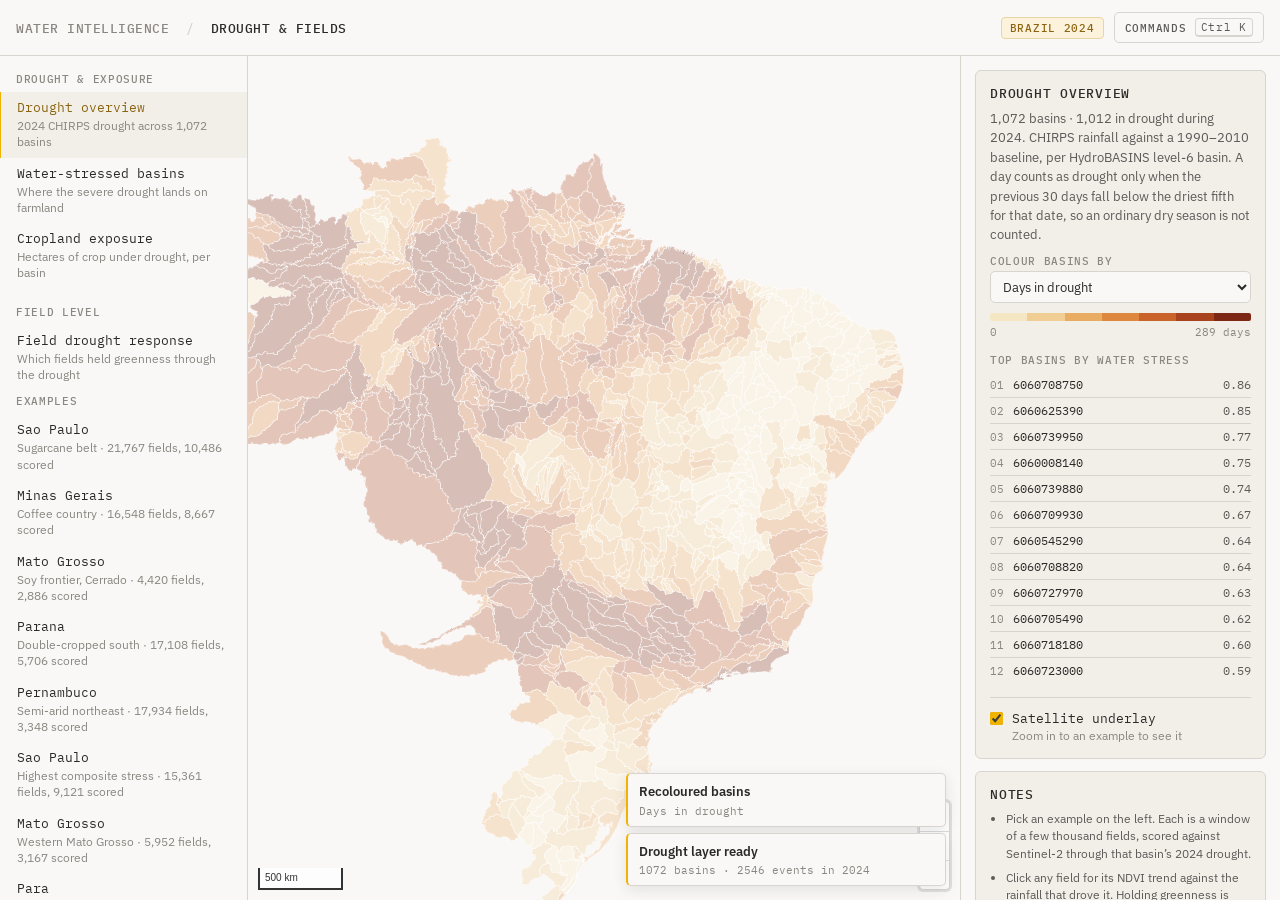
==== commit fcc0d593: "Merge the drought product and the fields app into one repo These were built separately and answer tw" ====
--- a/docs/index.html
+++ b/docs/index.html
@@ -63,6 +63,10 @@
     <a class="view-link" data-view="method" href="#method">
       <span class="vt">How this works</span>
       <span class="vd">Pruning, provenance and what it cannot say</span>
+    </a>
+    <a class="view-link" href="./overview.html">
+      <span class="vt">2019–2025 dashboard</span>
+      <span class="vd">The earlier basin-level drought product</span>
     </a>
   </nav>
 
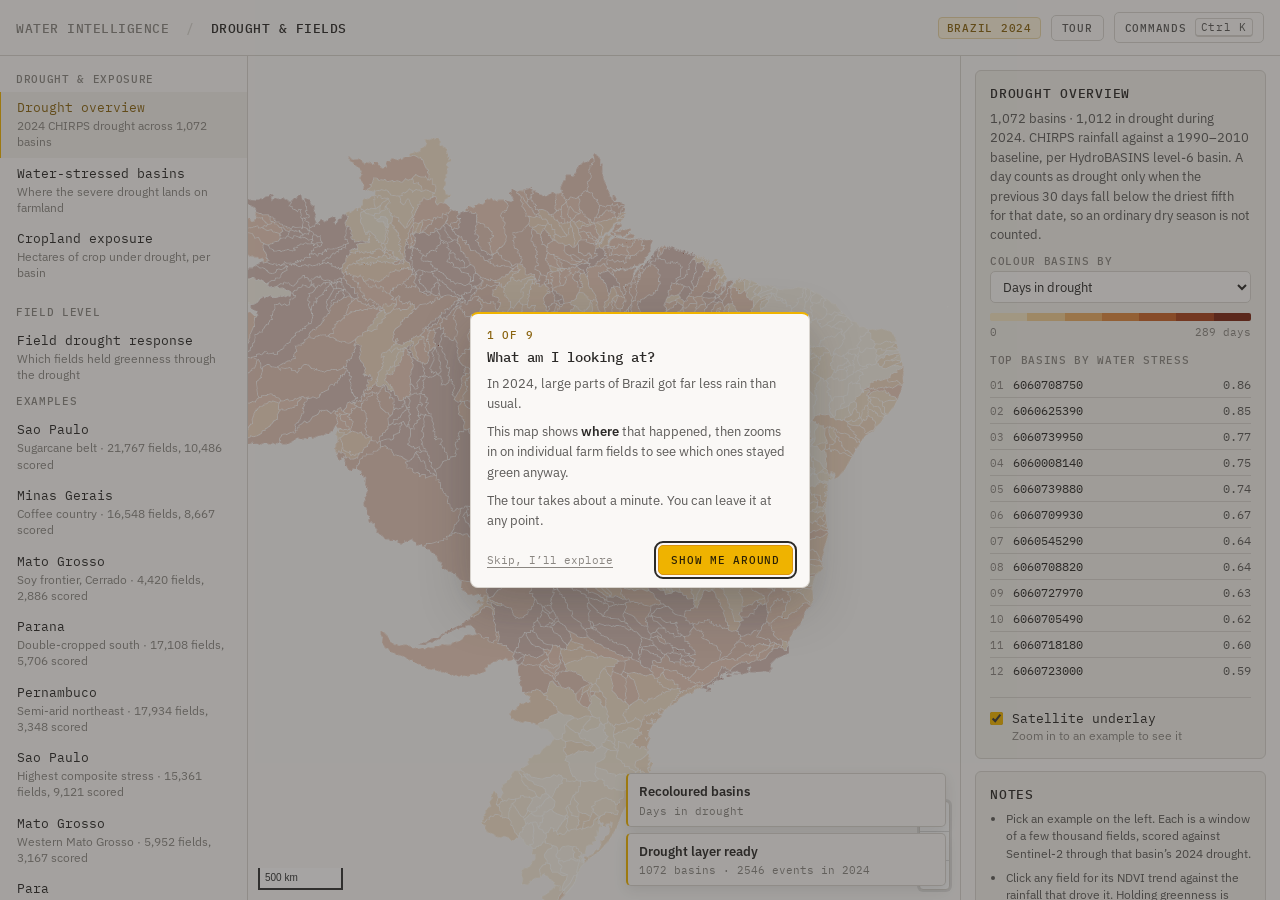
==== commit c491b66d: "Add a skippable guided tour for first-time visitors The page opens on 1,072 river basins, ten exampl" ====
--- a/docs/index.html
+++ b/docs/index.html
@@ -23,6 +23,9 @@
   </div>
   <div class="header-right">
     <span class="badge" id="scopeBadge">BRAZIL 2024</span>
+    <button class="ghost" id="tourBtn" type="button" title="A one-minute guided tour">
+      <span>TOUR</span>
+    </button>
     <button class="ghost" id="paletteBtn" type="button">
       <span>COMMANDS</span><kbd id="kbdHint">⌘K</kbd>
     </button>
--- a/docs/src/app.css
+++ b/docs/src/app.css
@@ -304,3 +304,50 @@
 	height: 0; border-top: 1.4px dashed var(--ink-2); vertical-align: 4px;
 }
 #pickCharts .rampLbl { margin-top: 6px; }
+
+/* ---- guided tour --------------------------------------------------------- */
+.tour { position: fixed; inset: 0; z-index: 60; pointer-events: none; }
+/* Full dim only when there is nothing to point at; otherwise the spotlight's own shadow
+   dims the page and leaves it clickable, so nobody is trapped inside the tour. */
+.tourScrim {
+	position: absolute; inset: 0; background: rgba(44, 42, 40, .42); pointer-events: auto;
+}
+.tourSpot {
+	position: fixed; border-radius: 6px; pointer-events: none;
+	box-shadow: 0 0 0 9999px rgba(44, 42, 40, .38);
+	outline: 2px solid var(--accent); outline-offset: 0;
+	transition: left .28s ease, top .28s ease, width .28s ease, height .28s ease;
+}
+.tourCard {
+	position: fixed; left: 16px; top: 16px; width: min(340px, calc(100vw - 32px));
+	background: var(--bg); border: var(--hair) solid var(--line); border-radius: 8px;
+	border-top: 2px solid var(--accent);
+	box-shadow: 0 18px 50px rgba(44, 42, 40, .28); padding: 14px 16px 12px;
+	pointer-events: auto; transition: left .28s ease, top .28s ease;
+}
+.tourStep {
+	margin: 0 0 6px; font: 500 10.5px var(--mono); letter-spacing: .07em;
+	text-transform: uppercase; color: var(--accent-ink);
+}
+.tourCard h2 { margin: 0 0 8px; font: 500 14px var(--mono); color: var(--ink); }
+.tourBody { font-size: 13px; line-height: 1.55; color: var(--ink-2); }
+.tourBody p { margin: 0 0 8px; }
+.tourBody p:last-child { margin-bottom: 0; }
+.tourBody em { color: var(--ink); font-style: normal; font-weight: 600; }
+.tourNav { display: flex; gap: 8px; align-items: center; margin-top: 14px; }
+.tourNav .grow { flex: 1; }
+/* .ghost and .primary set their own display, which beats the hidden attribute's UA rule -
+   so without this, Back shows on the first step. */
+.tour [hidden] { display: none !important; }
+.tourNav button { white-space: nowrap; }
+.tourNav button.primary { width: auto; margin-top: 0; padding: 7px 12px; }
+.tourLink {
+	background: none; border: 0; padding: 4px 0; cursor: pointer;
+	font: 11px var(--mono); color: var(--muted); text-decoration: underline;
+	text-underline-offset: 3px;
+}
+.tourLink:hover { color: var(--ink); }
+.tourLink:focus-visible { outline: 2px solid var(--accent); outline-offset: 2px; }
+@media (prefers-reduced-motion: reduce) {
+	.tourSpot, .tourCard { transition: none; }
+}
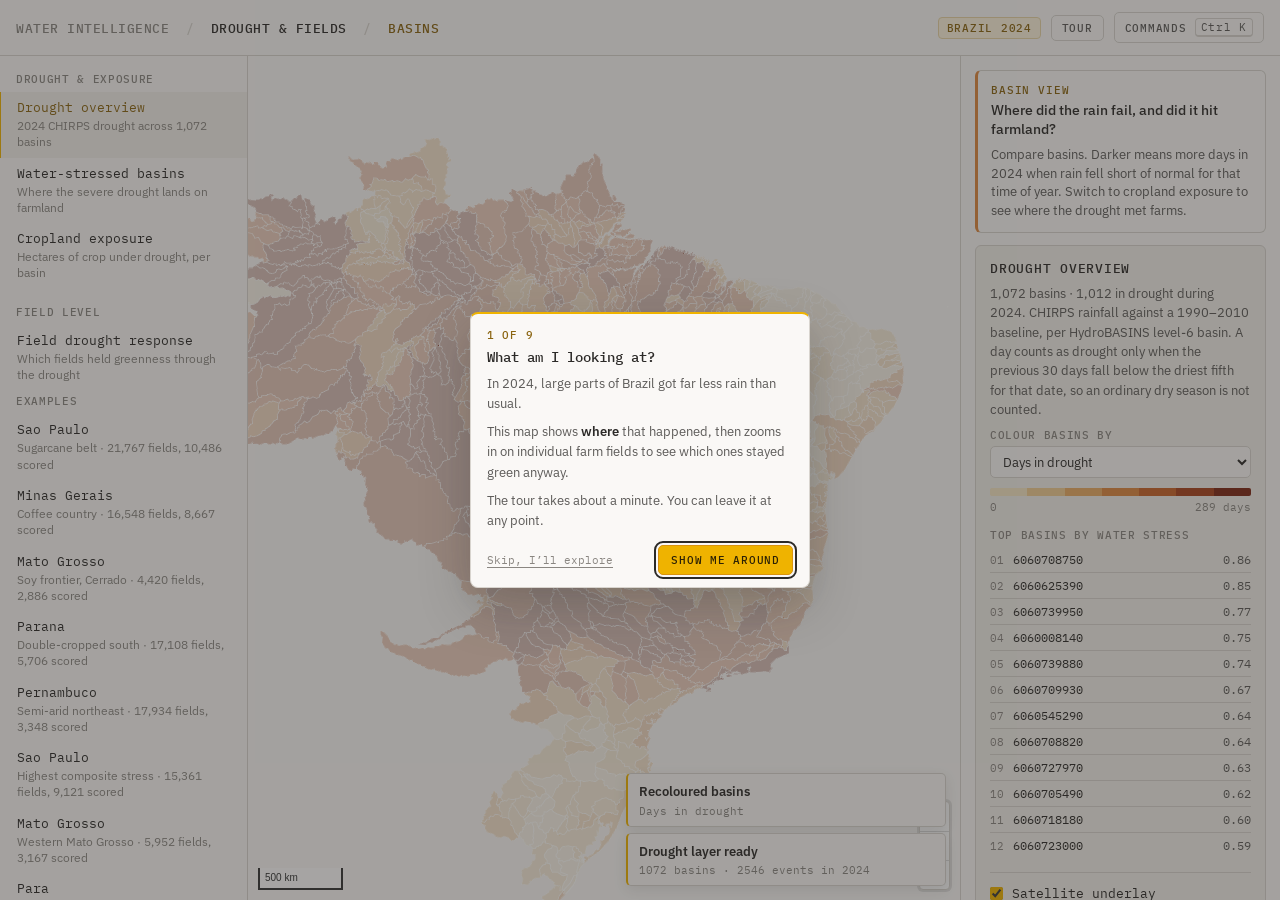
==== commit e61df9a1: "Split the panel into basin view and field view, one objective each Feedback from Alex: after the tou" ====
--- a/docs/index.html
+++ b/docs/index.html
@@ -20,6 +20,8 @@
     <span class="crumb-root">WATER INTELLIGENCE</span>
     <span class="crumb-sep">/</span>
     <span class="crumb-leaf">DROUGHT &amp; FIELDS</span>
+    <span class="crumb-sep">/</span>
+    <span class="crumb-mode" id="crumbMode">BASINS</span>
   </div>
   <div class="header-right">
     <span class="badge" id="scopeBadge">BRAZIL 2024</span>
@@ -81,13 +83,24 @@
 
   <!-- right: context for the active view -->
   <aside class="context" id="context">
+    <!-- One objective per mode. Everything below it either serves that objective or is
+         hidden while it is active. -->
+    <section class="objective" id="objBox" data-mode="basin" aria-live="polite">
+      <p class="objMode" id="objMode">Basin view</p>
+      <p class="objQ" id="objQ">Where did the rain fail, and did it hit farmland?</p>
+      <p class="objText" id="objText"></p>
+      <button type="button" class="objBack" id="objBack" hidden>&larr; Back to all basins</button>
+    </section>
+
     <section class="card" id="cardMain">
       <h2 id="ctxTitle">Drought overview</h2>
       <p class="ctxLead" id="ctxLead">Loading basins…</p>
-      <label class="group" for="metricSel">Colour basins by</label>
-      <select id="metricSel"></select>
-      <div class="ramp" id="ramp"></div>
-      <div class="rampLbl"><span id="rampLo">0</span><span id="rampHi"></span></div>
+      <div id="basinControls">
+        <label class="group" for="metricSel">Colour basins by</label>
+        <select id="metricSel"></select>
+        <div class="ramp" id="ramp"></div>
+        <div class="rampLbl"><span id="rampLo">0</span><span id="rampHi"></span></div>
+      </div>
       <div id="ctxExtra"></div>
       <label class="toggle" for="satToggle">
         <input type="checkbox" id="satToggle" checked>
--- a/docs/src/app.css
+++ b/docs/src/app.css
@@ -351,3 +351,32 @@
 @media (prefers-reduced-motion: reduce) {
 	.tourSpot, .tourCard { transition: none; }
 }
+
+/* ---- mode objective ------------------------------------------------------- */
+/* The one question the current view answers. Sits above every card so the panel reads
+   top-down as "what this view is for", then the evidence for it. The two modes differ in
+   rail colour as well as text, so the switch registers even peripherally. */
+.objective {
+	margin-bottom: 12px; padding: 12px 14px 12px 13px; border-radius: 6px;
+	background: var(--bg); border: var(--hair) solid var(--line);
+	border-left: 3px solid var(--d4);
+}
+.objective[data-mode="field"] { border-left-color: #1f7a34; }
+.objMode {
+	margin: 0 0 4px; font: 500 10.5px var(--mono); letter-spacing: .08em;
+	text-transform: uppercase; color: var(--accent-ink);
+}
+.objective[data-mode="field"] .objMode { color: #1f5e2c; }
+.objQ { margin: 0 0 6px; font: 500 14px/1.35 var(--sans); color: var(--ink); }
+.objText { margin: 0; font-size: 12.5px; line-height: 1.5; color: var(--ink-2); }
+.objBack {
+	margin-top: 10px; background: none; border: 0; padding: 0; cursor: pointer;
+	font: 11.5px var(--mono); color: var(--ink-2); text-decoration: underline;
+	text-underline-offset: 3px;
+}
+.objBack:hover { color: var(--ink); }
+.objBack:focus-visible { outline: 2px solid var(--accent); outline-offset: 2px; }
+.crumb-mode { color: var(--accent-ink); }
+body[data-mode="field"] .crumb-mode { color: #1f5e2c; }
+/* Cards and controls set their own display; hidden must win. */
+.context [hidden], .objective [hidden] { display: none !important; }
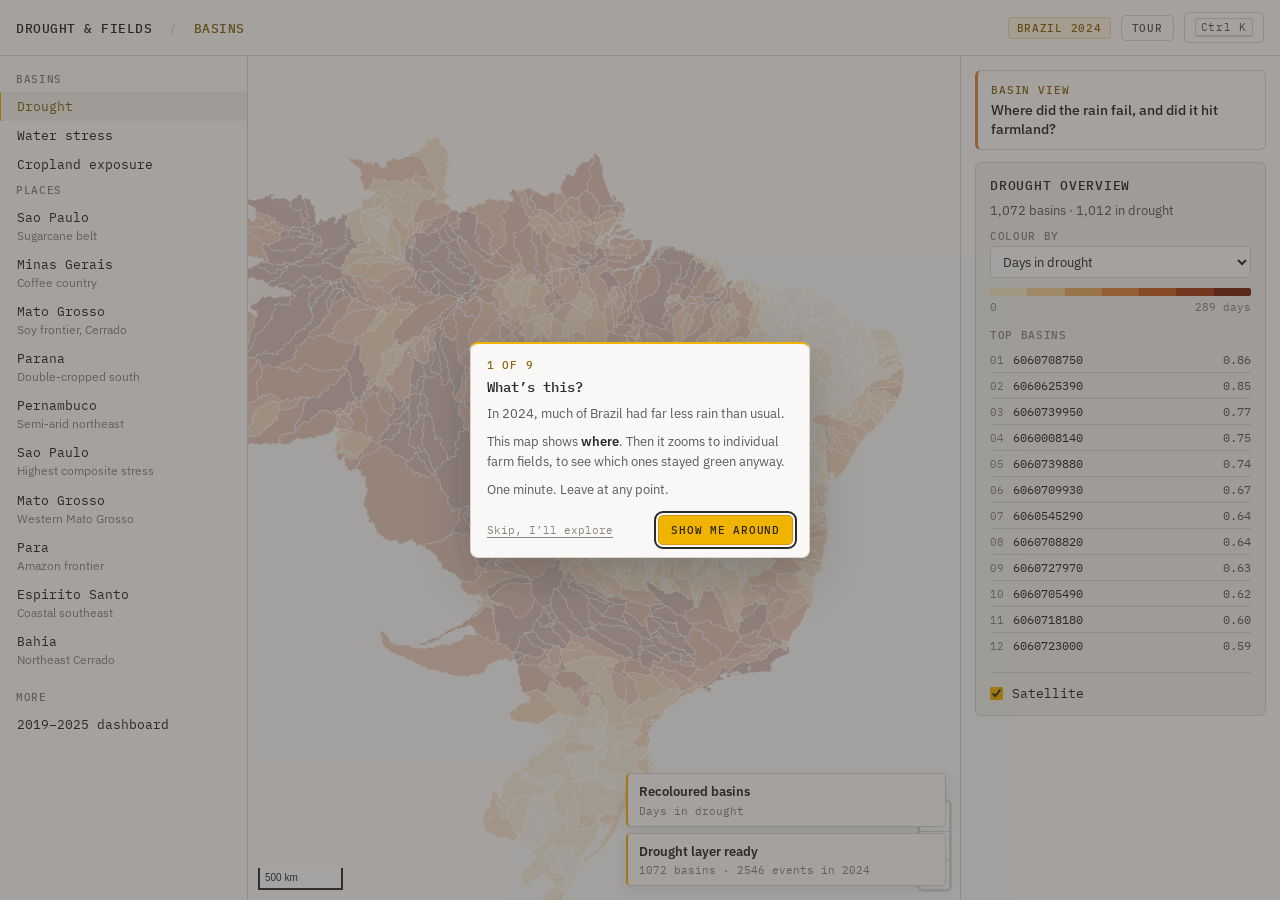
==== commit 408b7438: "Strip the page to data, one question per view, and lint what remains The page carried four layers of" ====
--- a/docs/index.html
+++ b/docs/index.html
@@ -11,14 +11,12 @@
      worker, and a cross-origin script cannot spawn that worker, so the map paints its
      background and then silently never renders a single data layer. -->
 <link rel="stylesheet" href="./vendor/maplibre-gl.css">
-<link rel="stylesheet" href="./src/app.css">
+<link rel="stylesheet" href="./src/app.css?v=93f369ee53">
 </head>
 <body>
 
 <header class="header">
   <div class="crumbs">
-    <span class="crumb-root">WATER INTELLIGENCE</span>
-    <span class="crumb-sep">/</span>
     <span class="crumb-leaf">DROUGHT &amp; FIELDS</span>
     <span class="crumb-sep">/</span>
     <span class="crumb-mode" id="crumbMode">BASINS</span>
@@ -29,7 +27,7 @@
       <span>TOUR</span>
     </button>
     <button class="ghost" id="paletteBtn" type="button">
-      <span>COMMANDS</span><kbd id="kbdHint">⌘K</kbd>
+      <kbd id="kbdHint">⌘K</kbd>
     </button>
   </div>
 </header>
@@ -38,40 +36,29 @@
 
   <!-- left: views, in the reference's grouped-nav form -->
   <nav class="sidebar" id="sidebar" aria-label="Views">
-    <p class="group">Drought &amp; exposure</p>
+    <p class="group">Basins</p>
     <a class="view-link active" data-view="overview" href="#overview">
-      <span class="vt">Drought overview</span>
-      <span class="vd">2024 CHIRPS drought across 1,072 basins</span>
+      <span class="vt">Drought</span>
     </a>
     <a class="view-link" data-view="stress" href="#stress">
-      <span class="vt">Water-stressed basins</span>
-      <span class="vd">Where the severe drought lands on farmland</span>
+      <span class="vt">Water stress</span>
     </a>
     <a class="view-link" data-view="exposure" href="#exposure">
       <span class="vt">Cropland exposure</span>
-      <span class="vd">Hectares of crop under drought, per basin</span>
     </a>
 
-    <p class="group">Field level</p>
-    <a class="view-link" data-view="fields" href="#fields">
+    <a class="view-link" data-view="fields" href="#fields" hidden>
       <span class="vt">Fields in view</span>
-      <span class="vd">29.2 M plots, queried live from GeoParquet</span>
     </a>
-    <a class="view-link" data-view="response" href="#response">
+    <a class="view-link" data-view="response" href="#response" hidden>
       <span class="vt">Field drought response</span>
-      <span class="vd">Which fields held greenness through the drought</span>
     </a>
 
     <div id="exampleNav"></div>
 
-    <p class="group">Reference</p>
-    <a class="view-link" data-view="method" href="#method">
-      <span class="vt">How this works</span>
-      <span class="vd">Pruning, provenance and what it cannot say</span>
-    </a>
+    <p class="group">More</p>
     <a class="view-link" href="./overview.html">
       <span class="vt">2019–2025 dashboard</span>
-      <span class="vd">The earlier basin-level drought product</span>
     </a>
   </nav>
 
@@ -88,15 +75,14 @@
     <section class="objective" id="objBox" data-mode="basin" aria-live="polite">
       <p class="objMode" id="objMode">Basin view</p>
       <p class="objQ" id="objQ">Where did the rain fail, and did it hit farmland?</p>
-      <p class="objText" id="objText"></p>
-      <button type="button" class="objBack" id="objBack" hidden>&larr; Back to all basins</button>
+      <button type="button" class="objBack" id="objBack" hidden>&larr; All basins</button>
     </section>
 
     <section class="card" id="cardMain">
       <h2 id="ctxTitle">Drought overview</h2>
       <p class="ctxLead" id="ctxLead">Loading basins…</p>
       <div id="basinControls">
-        <label class="group" for="metricSel">Colour basins by</label>
+        <label class="group" for="metricSel">Colour by</label>
         <select id="metricSel"></select>
         <div class="ramp" id="ramp"></div>
         <div class="rampLbl"><span id="rampLo">0</span><span id="rampHi"></span></div>
@@ -105,8 +91,7 @@
       <label class="toggle" for="satToggle">
         <input type="checkbox" id="satToggle" checked>
         <span>
-          <span class="tt">Satellite underlay</span>
-          <span class="td" id="satHint">Esri World Imagery, held well back</span>
+          <span class="tt">Satellite</span>
         </span>
       </label>
     </section>
@@ -130,15 +115,6 @@
       <div id="pickCharts"></div>
     </section>
 
-    <section class="card" id="notesBox">
-      <h2>Notes</h2>
-      <ul class="notes" id="notes">
-        <li id="noteA">Basins ship whole as GeoJSON; fields are read per viewport with
-          DuckDB over HTTP range requests, so nothing is preloaded.</li>
-        <li id="noteB">Zoom past z10.5, then press <kbd>Ctrl K</kbd> and run
-          “Load fields in view”.</li>
-      </ul>
-    </section>
   </aside>
 </div>
 
@@ -147,7 +123,7 @@
   <div class="paletteScrim" id="paletteScrim"></div>
   <div class="palette" role="dialog" aria-modal="true" aria-label="Command palette">
     <input id="paletteInput" type="text" autocomplete="off" spellcheck="false"
-           placeholder="Type a command — try “cropland”, “fly to Sorriso”, “over 150 days”">
+           placeholder="Search commands">
     <ul id="paletteList" role="listbox"></ul>
     <div class="paletteFoot">
       <span><kbd>↑</kbd><kbd>↓</kbd> move</span>
@@ -160,6 +136,6 @@
 <div id="tip" class="tip"></div>
 
 <script src="./vendor/maplibre-gl.js"></script>
-<script type="module" src="./src/app.js"></script>
+<script type="module" src="./src/app.js?v=f2eae11f02"></script>
 </body>
 </html>
--- a/docs/src/app.css
+++ b/docs/src/app.css
@@ -379,4 +379,17 @@
 .crumb-mode { color: var(--accent-ink); }
 body[data-mode="field"] .crumb-mode { color: #1f5e2c; }
 /* Cards and controls set their own display; hidden must win. */
-.context [hidden], .objective [hidden] { display: none !important; }
+/* .ghost, .primary and .view-link all set their own display, which beats the UA rule for
+   the hidden attribute. Without this, hidden nav items and buttons still show. */
+[hidden] { display: none !important; }
+
+/* ---- minimal pass -------------------------------------------------------- */
+/* The one caveat that stays on the page: quieter than a lead, still legible. */
+.ctxNote {
+	margin: 8px 0 0; font-size: 11.5px; line-height: 1.45; color: var(--muted);
+}
+/* Nav items lost their description lines, so they need less vertical room. */
+.view-link { padding-top: 6px; padding-bottom: 6px; }
+.objective { padding-bottom: 10px; }
+.objQ { margin-bottom: 0; }
+.objBack { margin-top: 8px; }
